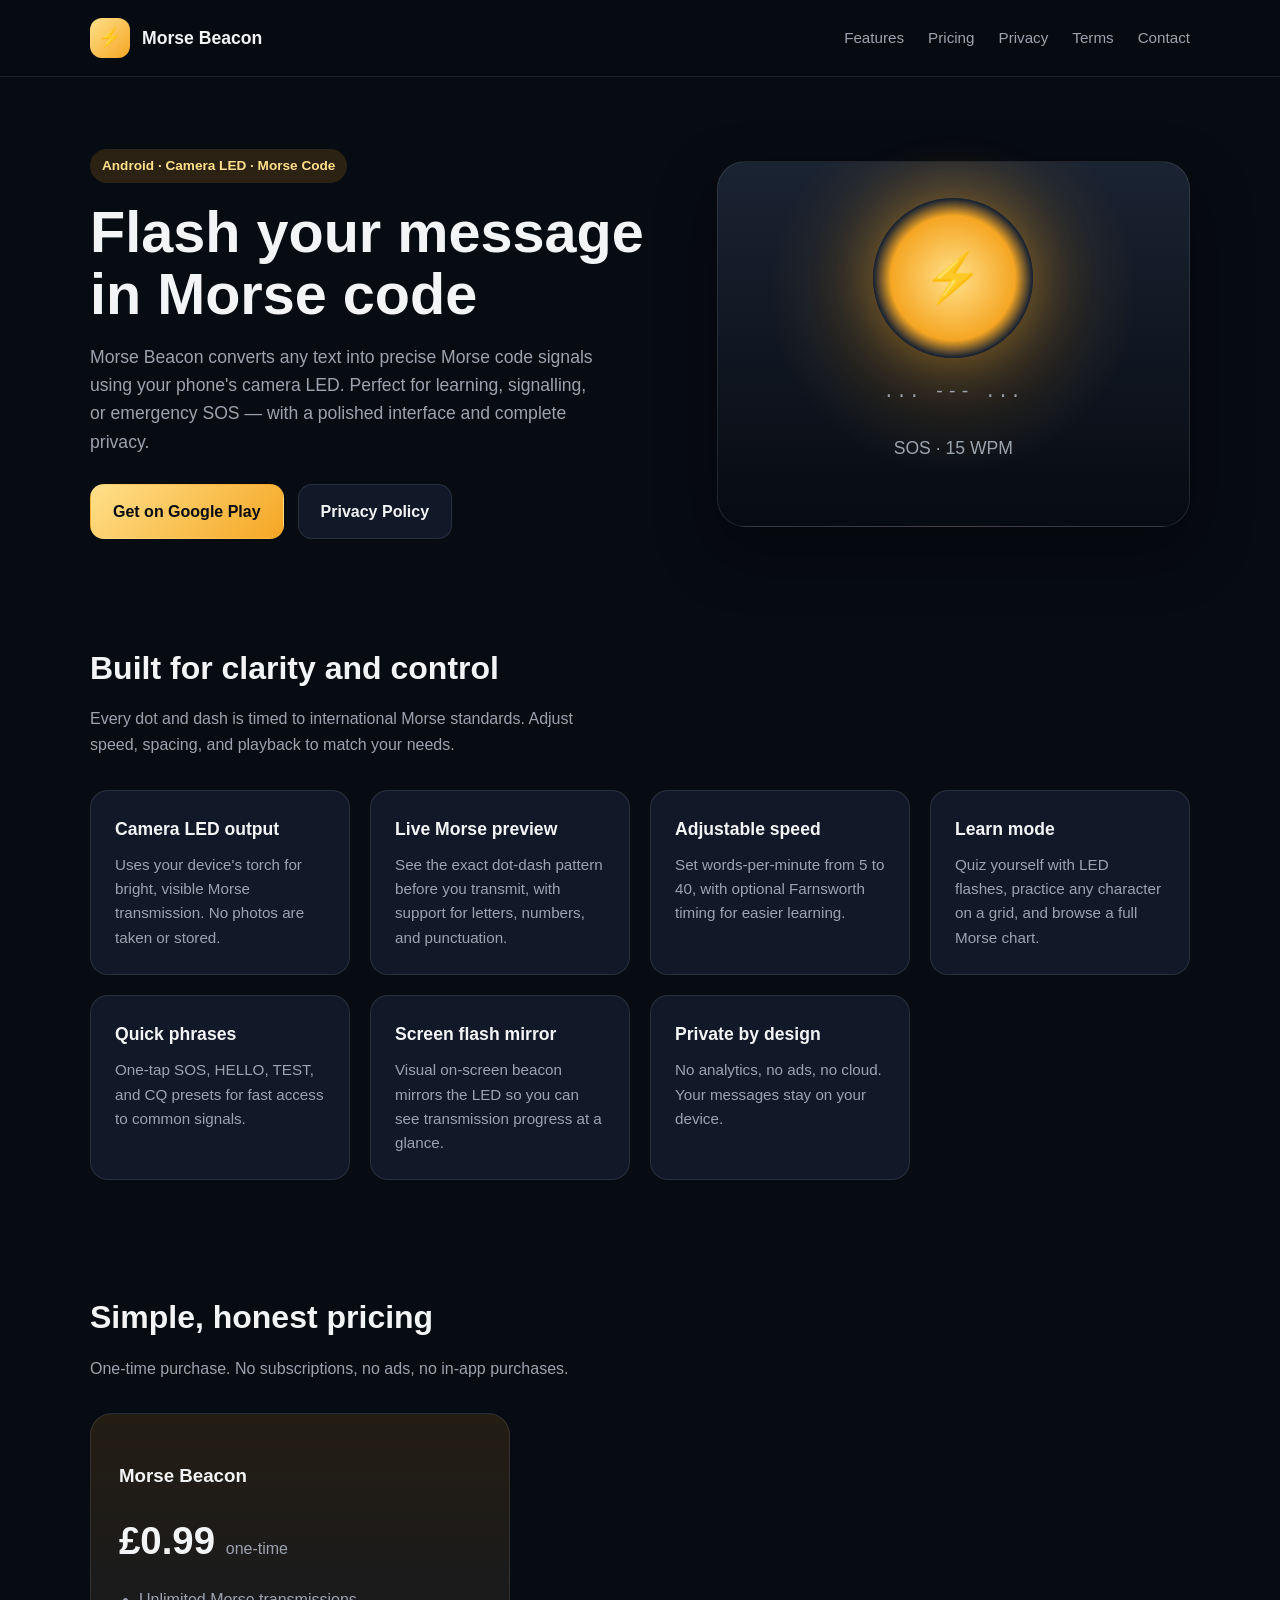
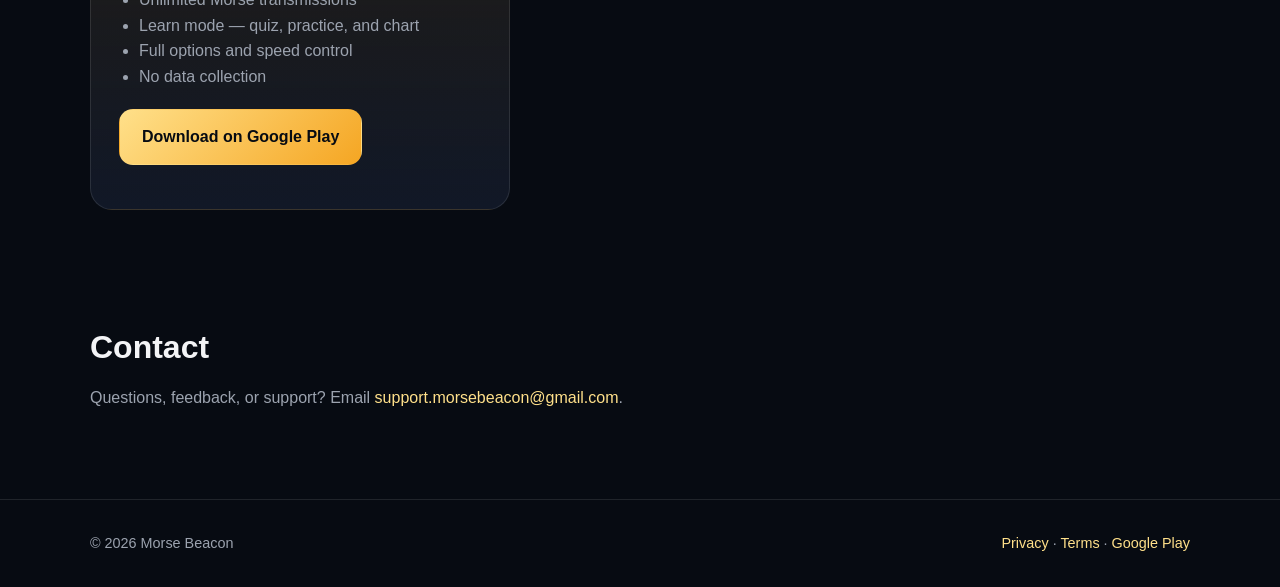
==== index.html @ 4f9b0033 "Morse Beacon website v1.1" ====
<!DOCTYPE html>
<html lang="en-GB">
<head>
  <meta charset="UTF-8">
  <meta name="viewport" content="width=device-width, initial-scale=1.0">
  <title>Morse Beacon — Camera LED Morse Code Flasher</title>
  <meta name="description" content="Morse Beacon turns your text into Morse code flashes using your phone's camera LED. Premium Android app with adjustable speed, no ads, and full privacy.">
  <meta name="keywords" content="morse code, flashlight morse, camera LED, morse flasher, SOS signal, morse transmitter, android morse app">
  <meta name="author" content="Morse Beacon">
  <meta name="robots" content="index, follow">
  <link rel="canonical" href="https://13ond21.github.io/morse-beacon-website/">
  <link rel="sitemap" type="application/xml" title="Sitemap" href="https://13ond21.github.io/morse-beacon-website/sitemap.xml">
  <link rel="stylesheet" href="css/style.css">
  <link rel="icon" href="data:image/svg+xml,%3Csvg xmlns='http://www.w3.org/2000/svg' viewBox='0 0 100 100'%3E%3Crect width='100' height='100' rx='22' fill='%23070b12'/%3E%3Ctext x='50' y='62' text-anchor='middle' font-size='42' fill='%23f5a623'%3E⚡%3C/text%3E%3C/svg%3E">

  <meta property="og:type" content="website">
  <meta property="og:site_name" content="Morse Beacon">
  <meta property="og:title" content="Morse Beacon — Camera LED Morse Code Flasher">
  <meta property="og:description" content="Type a message. Flash it in Morse code with your camera LED. No ads. Private.">
  <meta property="og:url" content="https://13ond21.github.io/morse-beacon-website/">
  <meta property="og:image" content="https://13ond21.github.io/morse-beacon-website/images/og-image.svg">
  <meta property="og:locale" content="en_GB">

  <meta name="twitter:card" content="summary_large_image">
  <meta name="twitter:title" content="Morse Beacon — Camera LED Morse Code Flasher">
  <meta name="twitter:description" content="Turn text into Morse code LED flashes on Android.">
  <meta name="twitter:image" content="https://13ond21.github.io/morse-beacon-website/images/og-image.svg">

  <script type="application/ld+json">
  {
    "@context": "https://schema.org",
    "@graph": [
      {
        "@type": "WebSite",
        "@id": "https://13ond21.github.io/morse-beacon-website/#website",
        "url": "https://13ond21.github.io/morse-beacon-website/",
        "name": "Morse Beacon",
        "description": "Camera LED Morse code flasher Android app.",
        "inLanguage": "en-GB"
      },
      {
        "@type": "SoftwareApplication",
        "@id": "https://13ond21.github.io/morse-beacon-website/#app",
        "name": "Morse Beacon",
        "operatingSystem": "Android",
        "applicationCategory": "UtilitiesApplication",
        "description": "Convert text to Morse code and transmit via camera LED flash.",
        "offers": {
          "@type": "Offer",
          "price": "0.99",
          "priceCurrency": "GBP",
          "url": "https://play.google.com/store/apps/details?id=com.luckytools.morse_beacon"
        },
        "downloadUrl": "https://play.google.com/store/apps/details?id=com.luckytools.morse_beacon",
        "installUrl": "https://play.google.com/store/apps/details?id=com.luckytools.morse_beacon",
        "author": {
          "@type": "Organization",
          "name": "Morse Beacon",
          "email": "support.morsebeacon@gmail.com"
        }
      }
    ]
  }
  </script>
</head>
<body>
  <header class="site-header">
    <div class="container nav">
      <a class="brand" href="index.html">
        <span class="brand-icon" aria-hidden="true">⚡</span>
        <span>Morse Beacon</span>
      </a>
      <nav class="nav-links" aria-label="Main navigation">
        <a href="#features">Features</a>
        <a href="#pricing">Pricing</a>
        <a href="privacy.html">Privacy</a>
        <a href="terms.html">Terms</a>
        <a href="#contact">Contact</a>
      </nav>
    </div>
  </header>

  <main>
    <section class="hero">
      <div class="container hero-grid">
        <div>
          <span class="eyebrow">Android · Camera LED · Morse Code</span>
          <h1>Flash your message in Morse code</h1>
          <p>
            Morse Beacon converts any text into precise Morse code signals using your
            phone's camera LED. Perfect for learning, signalling, or emergency SOS —
            with a polished interface and complete privacy.
          </p>
          <div class="hero-actions">
            <a class="btn btn-primary" href="https://play.google.com/store/apps/details?id=com.luckytools.morse_beacon">Get on Google Play</a>
            <a class="btn btn-secondary" href="privacy.html">Privacy Policy</a>
          </div>
        </div>
        <div class="phone-mock" aria-hidden="true">
          <div class="beacon-ring">⚡</div>
          <p class="mock-text">... --- ...</p>
          <p style="color: var(--muted); margin-top: 8px;">SOS · 15 WPM</p>
        </div>
      </div>
    </section>

    <section id="features">
      <div class="container">
        <h2 class="section-title">Built for clarity and control</h2>
        <p class="section-lead">
          Every dot and dash is timed to international Morse standards. Adjust speed,
          spacing, and playback to match your needs.
        </p>
        <div class="features-grid">
          <article class="feature-card">
            <h3>Camera LED output</h3>
            <p>Uses your device's torch for bright, visible Morse transmission. No photos are taken or stored.</p>
          </article>
          <article class="feature-card">
            <h3>Live Morse preview</h3>
            <p>See the exact dot-dash pattern before you transmit, with support for letters, numbers, and punctuation.</p>
          </article>
          <article class="feature-card">
            <h3>Adjustable speed</h3>
            <p>Set words-per-minute from 5 to 40, with optional Farnsworth timing for easier learning.</p>
          </article>
          <article class="feature-card">
            <h3>Learn mode</h3>
            <p>Quiz yourself with LED flashes, practice any character on a grid, and browse a full Morse chart.</p>
          </article>
          <article class="feature-card">
            <h3>Quick phrases</h3>
            <p>One-tap SOS, HELLO, TEST, and CQ presets for fast access to common signals.</p>
          </article>
          <article class="feature-card">
            <h3>Screen flash mirror</h3>
            <p>Visual on-screen beacon mirrors the LED so you can see transmission progress at a glance.</p>
          </article>
          <article class="feature-card">
            <h3>Private by design</h3>
            <p>No analytics, no ads, no cloud. Your messages stay on your device.</p>
          </article>
        </div>
      </div>
    </section>

    <section id="pricing">
      <div class="container">
        <h2 class="section-title">Simple, honest pricing</h2>
        <p class="section-lead">One-time purchase. No subscriptions, no ads, no in-app purchases.</p>
        <div class="pricing-card">
          <h3>Morse Beacon</h3>
          <p class="price">£0.99 <span>one-time</span></p>
          <ul style="color: var(--muted); padding-left: 20px;">
            <li>Unlimited Morse transmissions</li>
            <li>Learn mode — quiz, practice, and chart</li>
            <li>Full options and speed control</li>
            <li>No data collection</li>
          </ul>
          <p style="margin-top: 20px;">
            <a class="btn btn-primary" href="https://play.google.com/store/apps/details?id=com.luckytools.morse_beacon">Download on Google Play</a>
          </p>
        </div>
      </div>
    </section>

    <section id="contact">
      <div class="container">
        <h2 class="section-title">Contact</h2>
        <p class="section-lead">
          Questions, feedback, or support? Email
          <a href="mailto:support.morsebeacon@gmail.com">support.morsebeacon@gmail.com</a>.
        </p>
      </div>
    </section>
  </main>

  <footer class="site-footer">
    <div class="container footer-grid">
      <span>© 2026 Morse Beacon</span>
      <span>
        <a href="privacy.html">Privacy</a> ·
        <a href="terms.html">Terms</a> ·
        <a href="https://play.google.com/store/apps/details?id=com.luckytools.morse_beacon">Google Play</a>
      </span>
    </div>
  </footer>
</body>
</html>
---- css/style.css ----
:root {
  --bg: #070b12;
  --surface: #111827;
  --accent: #f5a623;
  --accent-soft: #ffe08a;
  --text: #f3f4f6;
  --muted: #9ca3af;
  --border: rgba(255, 255, 255, 0.1);
  --shadow: 0 24px 60px rgba(0, 0, 0, 0.35);
}

* { box-sizing: border-box; }

html { scroll-behavior: smooth; }

body {
  margin: 0;
  font-family: Inter, Segoe UI, Roboto, Helvetica, Arial, sans-serif;
  background: var(--bg);
  color: var(--text);
  line-height: 1.6;
}

a { color: var(--accent-soft); text-decoration: none; }
a:hover { text-decoration: underline; }

.container {
  width: min(1100px, calc(100% - 40px));
  margin: 0 auto;
}

.site-header {
  position: sticky;
  top: 0;
  z-index: 10;
  backdrop-filter: blur(12px);
  background: rgba(7, 11, 18, 0.92);
  border-bottom: 1px solid var(--border);
}

.nav {
  display: flex;
  align-items: center;
  justify-content: space-between;
  padding: 18px 0;
}

.brand {
  display: flex;
  align-items: center;
  gap: 12px;
  font-weight: 700;
  font-size: 1.1rem;
  color: var(--text);
}

.brand:hover { text-decoration: none; }

.brand-icon {
  width: 40px;
  height: 40px;
  border-radius: 12px;
  display: grid;
  place-items: center;
  background: linear-gradient(135deg, var(--accent-soft), var(--accent));
  color: #070b12;
  font-size: 1.2rem;
}

.nav-links {
  display: flex;
  gap: 24px;
  align-items: center;
}

.nav-links a {
  color: var(--muted);
  font-size: 0.95rem;
}

.nav-links a:hover,
.nav-links a.active {
  color: var(--accent-soft);
  text-decoration: none;
}

.hero { padding: 72px 0 48px; }

.hero-grid {
  display: grid;
  grid-template-columns: 1.1fr 0.9fr;
  gap: 48px;
  align-items: center;
}

.eyebrow {
  display: inline-block;
  padding: 6px 12px;
  border-radius: 999px;
  background: rgba(245, 166, 35, 0.15);
  color: var(--accent-soft);
  font-size: 0.85rem;
  font-weight: 600;
  margin-bottom: 18px;
}

h1 {
  font-size: clamp(2.4rem, 5vw, 3.6rem);
  line-height: 1.08;
  margin: 0 0 18px;
}

.hero p {
  color: var(--muted);
  font-size: 1.1rem;
  max-width: 52ch;
  margin: 0 0 28px;
}

.hero-actions {
  display: flex;
  flex-wrap: wrap;
  gap: 14px;
}

.btn {
  display: inline-flex;
  align-items: center;
  gap: 8px;
  padding: 14px 22px;
  border-radius: 14px;
  font-weight: 600;
  border: 1px solid transparent;
}

.btn-primary {
  background: linear-gradient(135deg, var(--accent-soft), var(--accent));
  color: #070b12;
}

.btn-secondary {
  background: var(--surface);
  border-color: var(--border);
  color: var(--text);
}

.phone-mock {
  background: radial-gradient(circle at 50% 35%, rgba(245, 166, 35, 0.25), transparent 55%),
    linear-gradient(180deg, #1a2332, #070b12);
  border: 1px solid var(--border);
  border-radius: 28px;
  padding: 36px;
  box-shadow: var(--shadow);
  text-align: center;
}

.beacon-ring {
  width: 160px;
  height: 160px;
  margin: 0 auto 20px;
  border-radius: 50%;
  background: radial-gradient(circle, #ffe08a, #f5a623 55%, #1a2332 70%);
  box-shadow: 0 0 60px rgba(245, 166, 35, 0.45);
  display: grid;
  place-items: center;
  font-size: 3rem;
}

.mock-text {
  font-family: ui-monospace, SFMono-Regular, Menlo, Consolas, monospace;
  color: var(--accent-soft);
  letter-spacing: 0.12em;
  font-size: 0.95rem;
}

section { padding: 56px 0; }

.section-title {
  font-size: 2rem;
  margin: 0 0 12px;
}

.section-lead {
  color: var(--muted);
  max-width: 60ch;
  margin: 0 0 32px;
}

.features-grid {
  display: grid;
  grid-template-columns: repeat(auto-fit, minmax(240px, 1fr));
  gap: 20px;
}

.feature-card {
  background: var(--surface);
  border: 1px solid var(--border);
  border-radius: 18px;
  padding: 24px;
}

.feature-card h3 {
  margin: 0 0 10px;
  font-size: 1.1rem;
}

.feature-card p {
  margin: 0;
  color: var(--muted);
  font-size: 0.95rem;
}

.pricing-card {
  max-width: 420px;
  background: linear-gradient(180deg, rgba(245, 166, 35, 0.12), var(--surface));
  border: 1px solid var(--border);
  border-radius: 22px;
  padding: 28px;
}

.price {
  font-size: 2.4rem;
  font-weight: 800;
  margin: 8px 0 16px;
}

.price span {
  font-size: 1rem;
  font-weight: 500;
  color: var(--muted);
}

.site-footer {
  border-top: 1px solid var(--border);
  padding: 32px 0;
  color: var(--muted);
  font-size: 0.9rem;
}

.footer-grid {
  display: flex;
  flex-wrap: wrap;
  gap: 16px;
  justify-content: space-between;
  align-items: center;
}

.legal-page {
  padding: 48px 0 72px;
}

.legal-page h1 { margin-top: 0; }

.legal-page h2 {
  margin-top: 32px;
  font-size: 1.25rem;
}

.legal-meta {
  color: var(--muted);
  margin-bottom: 28px;
}

@media (max-width: 860px) {
  .hero-grid { grid-template-columns: 1fr; }
  .nav-links { display: none; }
}
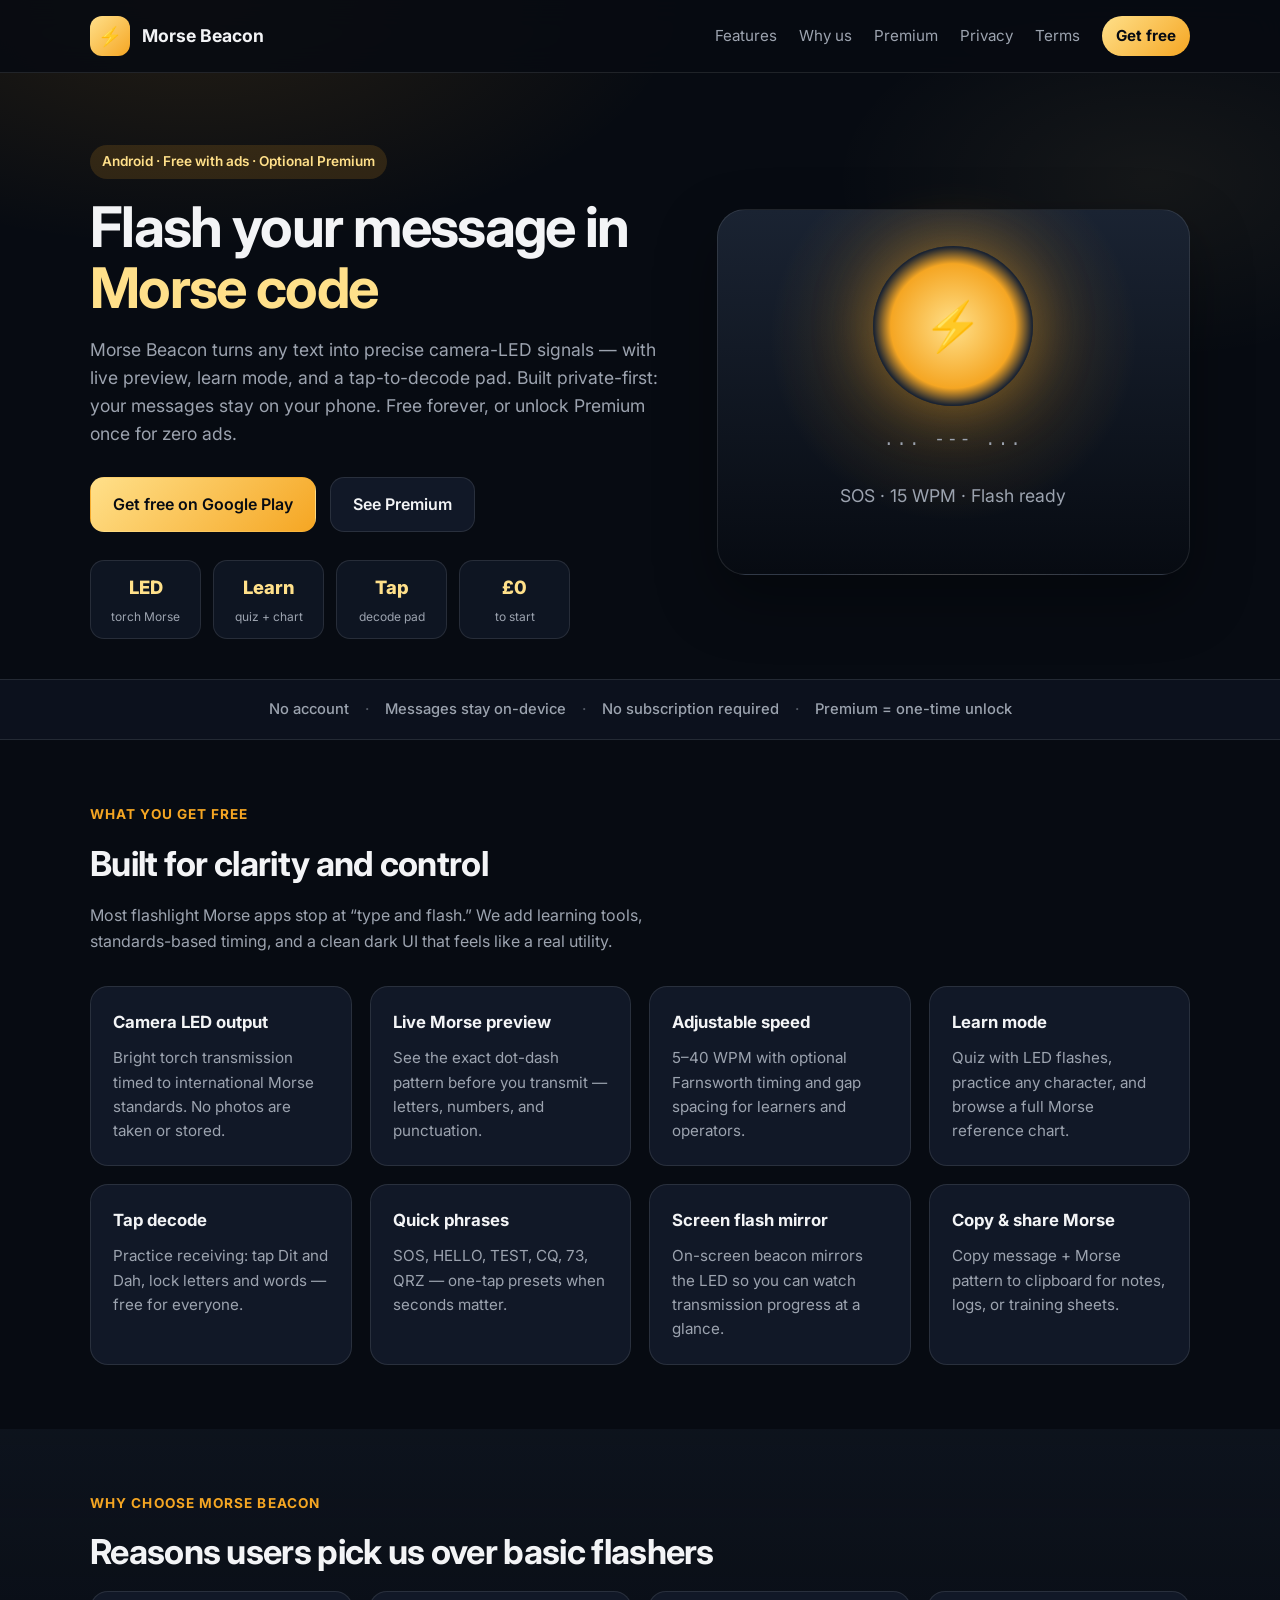
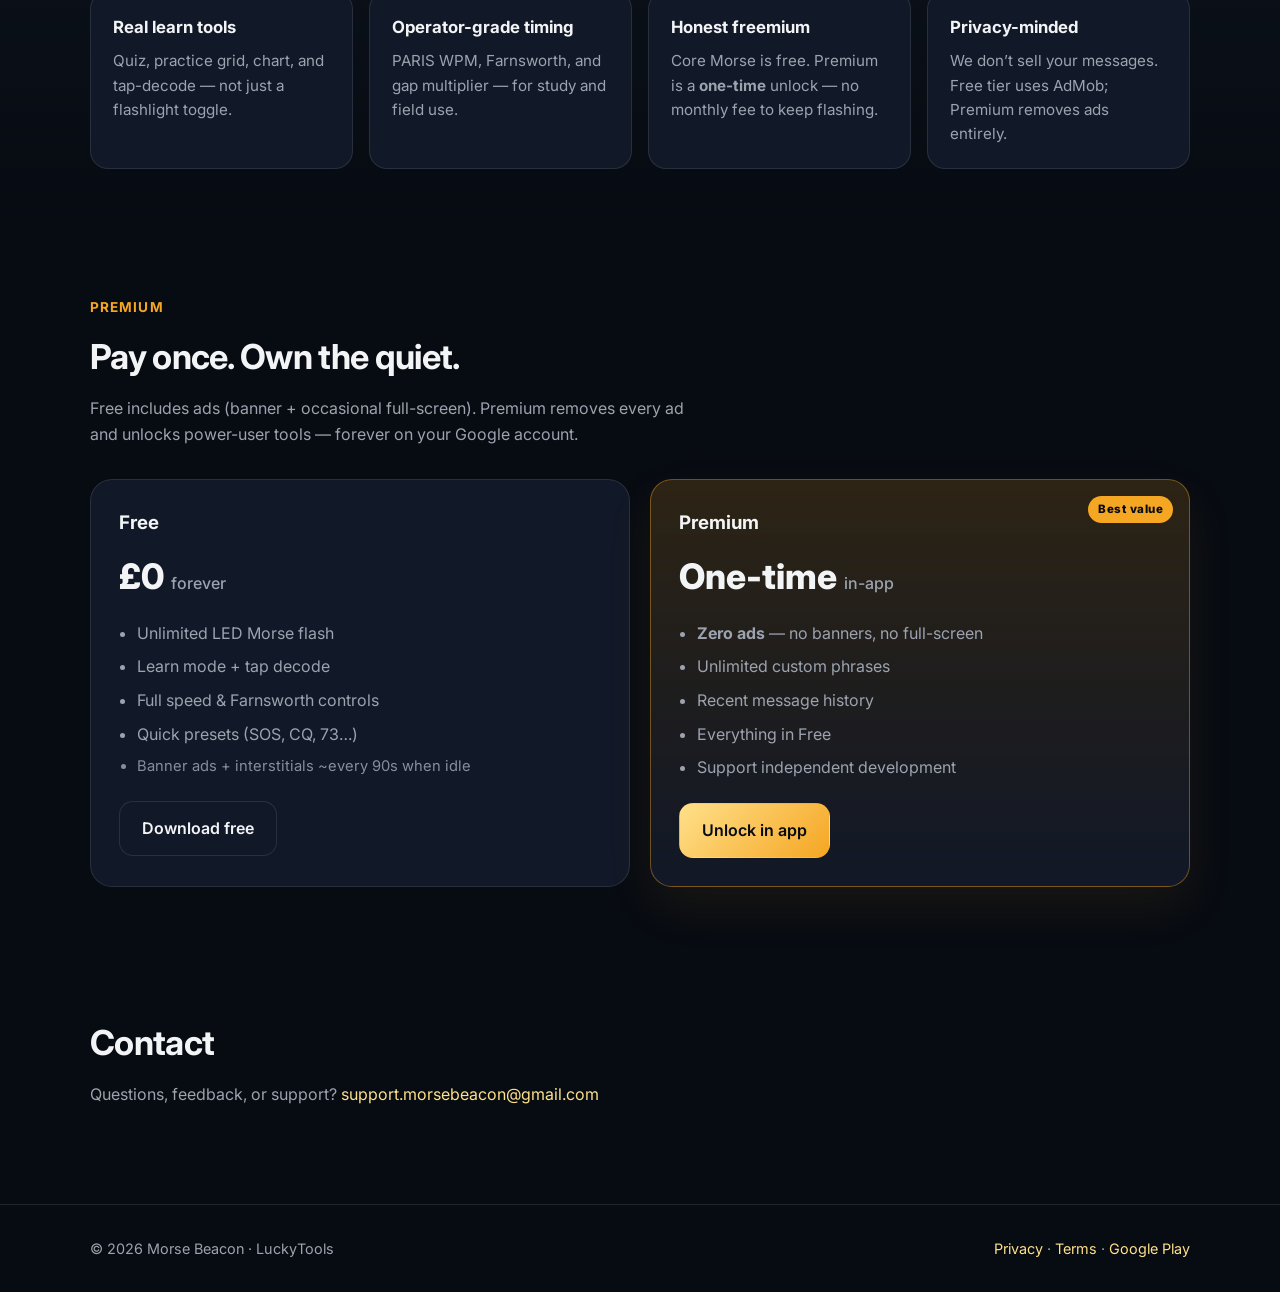
==== commit 9c7e1024: "Freemium site: Premium pricing, ads privacy, terms, app-ads.txt" ====
--- a/index.html
+++ b/index.html
@@ -3,11 +3,12 @@
 <head>
   <meta charset="UTF-8">
   <meta name="viewport" content="width=device-width, initial-scale=1.0">
-  <title>Morse Beacon — Camera LED Morse Code Flasher</title>
-  <meta name="description" content="Morse Beacon turns your text into Morse code flashes using your phone's camera LED. Premium Android app with adjustable speed, no ads, and full privacy.">
-  <meta name="keywords" content="morse code, flashlight morse, camera LED, morse flasher, SOS signal, morse transmitter, android morse app">
-  <meta name="author" content="Morse Beacon">
+  <title>Morse Beacon — Camera LED Morse Code Flasher for Android</title>
+  <meta name="description" content="Flash Morse code with your camera LED. Learn mode, tap decode, adjustable WPM. Free with ads — or Premium one-time for ad-free Morse forever.">
+  <meta name="keywords" content="morse code, flashlight morse, camera LED, morse flasher, SOS signal, morse transmitter, android morse app, learn morse">
+  <meta name="author" content="LuckyTools">
   <meta name="robots" content="index, follow">
+  <meta name="theme-color" content="#070b12">
   <link rel="canonical" href="https://13ond21.github.io/morse-beacon-website/">
   <link rel="sitemap" type="application/xml" title="Sitemap" href="https://13ond21.github.io/morse-beacon-website/sitemap.xml">
   <link rel="stylesheet" href="css/style.css">
@@ -15,15 +16,15 @@
 
   <meta property="og:type" content="website">
   <meta property="og:site_name" content="Morse Beacon">
-  <meta property="og:title" content="Morse Beacon — Camera LED Morse Code Flasher">
-  <meta property="og:description" content="Type a message. Flash it in Morse code with your camera LED. No ads. Private.">
+  <meta property="og:title" content="Morse Beacon — Flash Morse with your camera LED">
+  <meta property="og:description" content="Type a message. Flash it in Morse. Learn mode, tap decode, Premium ad-free. Free on Google Play.">
   <meta property="og:url" content="https://13ond21.github.io/morse-beacon-website/">
   <meta property="og:image" content="https://13ond21.github.io/morse-beacon-website/images/og-image.svg">
   <meta property="og:locale" content="en_GB">
 
   <meta name="twitter:card" content="summary_large_image">
-  <meta name="twitter:title" content="Morse Beacon — Camera LED Morse Code Flasher">
-  <meta name="twitter:description" content="Turn text into Morse code LED flashes on Android.">
+  <meta name="twitter:title" content="Morse Beacon — Camera LED Morse Code">
+  <meta name="twitter:description" content="Turn text into Morse LED flashes on Android. Free + optional Premium.">
   <meta name="twitter:image" content="https://13ond21.github.io/morse-beacon-website/images/og-image.svg">
 
   <script type="application/ld+json">
@@ -44,18 +45,17 @@
         "name": "Morse Beacon",
         "operatingSystem": "Android",
         "applicationCategory": "UtilitiesApplication",
-        "description": "Convert text to Morse code and transmit via camera LED flash.",
+        "description": "Convert text to Morse code and transmit via camera LED flash. Learn mode, tap decode, freemium Premium unlock.",
         "offers": {
           "@type": "Offer",
-          "price": "0.99",
+          "price": "0",
           "priceCurrency": "GBP",
           "url": "https://play.google.com/store/apps/details?id=com.luckytools.morse_beacon"
         },
         "downloadUrl": "https://play.google.com/store/apps/details?id=com.luckytools.morse_beacon",
-        "installUrl": "https://play.google.com/store/apps/details?id=com.luckytools.morse_beacon",
         "author": {
           "@type": "Organization",
-          "name": "Morse Beacon",
+          "name": "LuckyTools",
           "email": "support.morsebeacon@gmail.com"
         }
       }
@@ -64,6 +64,8 @@
   </script>
 </head>
 <body>
+  <div class="page-glow" aria-hidden="true"></div>
+
   <header class="site-header">
     <div class="container nav">
       <a class="brand" href="index.html">
@@ -72,10 +74,11 @@
       </a>
       <nav class="nav-links" aria-label="Main navigation">
         <a href="#features">Features</a>
-        <a href="#pricing">Pricing</a>
+        <a href="#why">Why us</a>
+        <a href="#premium">Premium</a>
         <a href="privacy.html">Privacy</a>
         <a href="terms.html">Terms</a>
-        <a href="#contact">Contact</a>
+        <a class="nav-cta" href="https://play.google.com/store/apps/details?id=com.luckytools.morse_beacon">Get free</a>
       </nav>
     </div>
   </header>
@@ -84,82 +87,154 @@
     <section class="hero">
       <div class="container hero-grid">
         <div>
-          <span class="eyebrow">Android · Camera LED · Morse Code</span>
-          <h1>Flash your message in Morse code</h1>
-          <p>
-            Morse Beacon converts any text into precise Morse code signals using your
-            phone's camera LED. Perfect for learning, signalling, or emergency SOS —
-            with a polished interface and complete privacy.
+          <span class="eyebrow">Android · Free with ads · Optional Premium</span>
+          <h1>Flash your message in <em>Morse code</em></h1>
+          <p class="hero-lead">
+            Morse Beacon turns any text into precise camera-LED signals — with live preview,
+            learn mode, and a tap-to-decode pad. Built private-first: your messages stay on
+            your phone. Free forever, or unlock Premium once for zero ads.
           </p>
           <div class="hero-actions">
-            <a class="btn btn-primary" href="https://play.google.com/store/apps/details?id=com.luckytools.morse_beacon">Get on Google Play</a>
-            <a class="btn btn-secondary" href="privacy.html">Privacy Policy</a>
+            <a class="btn btn-primary" href="https://play.google.com/store/apps/details?id=com.luckytools.morse_beacon">
+              Get free on Google Play
+            </a>
+            <a class="btn btn-secondary" href="#premium">See Premium</a>
           </div>
+          <dl class="stats">
+            <div><dt>LED</dt><dd>torch Morse</dd></div>
+            <div><dt>Learn</dt><dd>quiz + chart</dd></div>
+            <div><dt>Tap</dt><dd>decode pad</dd></div>
+            <div><dt>£0</dt><dd>to start</dd></div>
+          </dl>
         </div>
         <div class="phone-mock" aria-hidden="true">
           <div class="beacon-ring">⚡</div>
           <p class="mock-text">... --- ...</p>
-          <p style="color: var(--muted); margin-top: 8px;">SOS · 15 WPM</p>
-        </div>
+          <p class="mock-sub">SOS · 15 WPM · Flash ready</p>
+        </div>
+      </div>
+    </section>
+
+    <section class="proof-bar">
+      <div class="container proof-inner">
+        <span>No account</span>
+        <span class="dot">·</span>
+        <span>Messages stay on-device</span>
+        <span class="dot">·</span>
+        <span>No subscription required</span>
+        <span class="dot">·</span>
+        <span>Premium = one-time unlock</span>
       </div>
     </section>
 
     <section id="features">
       <div class="container">
+        <p class="kicker">What you get free</p>
         <h2 class="section-title">Built for clarity and control</h2>
         <p class="section-lead">
-          Every dot and dash is timed to international Morse standards. Adjust speed,
-          spacing, and playback to match your needs.
+          Most flashlight Morse apps stop at “type and flash.” We add learning tools,
+          standards-based timing, and a clean dark UI that feels like a real utility.
         </p>
         <div class="features-grid">
           <article class="feature-card">
             <h3>Camera LED output</h3>
-            <p>Uses your device's torch for bright, visible Morse transmission. No photos are taken or stored.</p>
+            <p>Bright torch transmission timed to international Morse standards. No photos are taken or stored.</p>
           </article>
           <article class="feature-card">
             <h3>Live Morse preview</h3>
-            <p>See the exact dot-dash pattern before you transmit, with support for letters, numbers, and punctuation.</p>
+            <p>See the exact dot-dash pattern before you transmit — letters, numbers, and punctuation.</p>
           </article>
           <article class="feature-card">
             <h3>Adjustable speed</h3>
-            <p>Set words-per-minute from 5 to 40, with optional Farnsworth timing for easier learning.</p>
+            <p>5–40 WPM with optional Farnsworth timing and gap spacing for learners and operators.</p>
           </article>
           <article class="feature-card">
             <h3>Learn mode</h3>
-            <p>Quiz yourself with LED flashes, practice any character on a grid, and browse a full Morse chart.</p>
+            <p>Quiz with LED flashes, practice any character, and browse a full Morse reference chart.</p>
+          </article>
+          <article class="feature-card">
+            <h3>Tap decode</h3>
+            <p>Practice receiving: tap Dit and Dah, lock letters and words — free for everyone.</p>
           </article>
           <article class="feature-card">
             <h3>Quick phrases</h3>
-            <p>One-tap SOS, HELLO, TEST, and CQ presets for fast access to common signals.</p>
+            <p>SOS, HELLO, TEST, CQ, 73, QRZ — one-tap presets when seconds matter.</p>
           </article>
           <article class="feature-card">
             <h3>Screen flash mirror</h3>
-            <p>Visual on-screen beacon mirrors the LED so you can see transmission progress at a glance.</p>
-          </article>
-          <article class="feature-card">
-            <h3>Private by design</h3>
-            <p>No analytics, no ads, no cloud. Your messages stay on your device.</p>
-          </article>
-        </div>
-      </div>
-    </section>
-
-    <section id="pricing">
-      <div class="container">
-        <h2 class="section-title">Simple, honest pricing</h2>
-        <p class="section-lead">One-time purchase. No subscriptions, no ads, no in-app purchases.</p>
-        <div class="pricing-card">
-          <h3>Morse Beacon</h3>
-          <p class="price">£0.99 <span>one-time</span></p>
-          <ul style="color: var(--muted); padding-left: 20px;">
-            <li>Unlimited Morse transmissions</li>
-            <li>Learn mode — quiz, practice, and chart</li>
-            <li>Full options and speed control</li>
-            <li>No data collection</li>
-          </ul>
-          <p style="margin-top: 20px;">
-            <a class="btn btn-primary" href="https://play.google.com/store/apps/details?id=com.luckytools.morse_beacon">Download on Google Play</a>
-          </p>
+            <p>On-screen beacon mirrors the LED so you can watch transmission progress at a glance.</p>
+          </article>
+          <article class="feature-card">
+            <h3>Copy &amp; share Morse</h3>
+            <p>Copy message + Morse pattern to clipboard for notes, logs, or training sheets.</p>
+          </article>
+        </div>
+      </div>
+    </section>
+
+    <section id="why" class="why-section">
+      <div class="container">
+        <p class="kicker">Why choose Morse Beacon</p>
+        <h2 class="section-title">Reasons users pick us over basic flashers</h2>
+        <div class="compare-grid">
+          <article class="compare-card">
+            <h3>Real learn tools</h3>
+            <p>Quiz, practice grid, chart, and tap-decode — not just a flashlight toggle.</p>
+          </article>
+          <article class="compare-card">
+            <h3>Operator-grade timing</h3>
+            <p>PARIS WPM, Farnsworth, and gap multiplier — for study and field use.</p>
+          </article>
+          <article class="compare-card">
+            <h3>Honest freemium</h3>
+            <p>Core Morse is free. Premium is a <strong>one-time</strong> unlock — no monthly fee to keep flashing.</p>
+          </article>
+          <article class="compare-card">
+            <h3>Privacy-minded</h3>
+            <p>We don’t sell your messages. Free tier uses AdMob; Premium removes ads entirely.</p>
+          </article>
+        </div>
+      </div>
+    </section>
+
+    <section id="premium">
+      <div class="container">
+        <p class="kicker">Premium</p>
+        <h2 class="section-title">Pay once. Own the quiet.</h2>
+        <p class="section-lead">
+          Free includes ads (banner + occasional full-screen). Premium removes every ad
+          and unlocks power-user tools — forever on your Google account.
+        </p>
+        <div class="pricing-grid">
+          <div class="pricing-card">
+            <h3>Free</h3>
+            <p class="price">£0 <span>forever</span></p>
+            <ul>
+              <li>Unlimited LED Morse flash</li>
+              <li>Learn mode + tap decode</li>
+              <li>Full speed &amp; Farnsworth controls</li>
+              <li>Quick presets (SOS, CQ, 73…)</li>
+              <li class="muted">Banner ads + interstitials ~every 90s when idle</li>
+            </ul>
+            <p class="pricing-cta">
+              <a class="btn btn-secondary" href="https://play.google.com/store/apps/details?id=com.luckytools.morse_beacon">Download free</a>
+            </p>
+          </div>
+          <div class="pricing-card pricing-card-featured">
+            <span class="badge">Best value</span>
+            <h3>Premium</h3>
+            <p class="price">One-time <span>in-app</span></p>
+            <ul>
+              <li><strong>Zero ads</strong> — no banners, no full-screen</li>
+              <li>Unlimited custom phrases</li>
+              <li>Recent message history</li>
+              <li>Everything in Free</li>
+              <li>Support independent development</li>
+            </ul>
+            <p class="pricing-cta">
+              <a class="btn btn-primary" href="https://play.google.com/store/apps/details?id=com.luckytools.morse_beacon">Unlock in app</a>
+            </p>
+          </div>
         </div>
       </div>
     </section>
@@ -168,8 +243,8 @@
       <div class="container">
         <h2 class="section-title">Contact</h2>
         <p class="section-lead">
-          Questions, feedback, or support? Email
-          <a href="mailto:support.morsebeacon@gmail.com">support.morsebeacon@gmail.com</a>.
+          Questions, feedback, or support?
+          <a href="mailto:support.morsebeacon@gmail.com">support.morsebeacon@gmail.com</a>
         </p>
       </div>
     </section>
@@ -177,7 +252,7 @@
 
   <footer class="site-footer">
     <div class="container footer-grid">
-      <span>© 2026 Morse Beacon</span>
+      <span>© 2026 Morse Beacon · LuckyTools</span>
       <span>
         <a href="privacy.html">Privacy</a> ·
         <a href="terms.html">Terms</a> ·
@@ -186,4 +261,4 @@
     </div>
   </footer>
 </body>
-</html>+</html>
--- a/css/style.css
+++ b/css/style.css
@@ -1,12 +1,16 @@
+@import url("https://fonts.googleapis.com/css2?family=Inter:wght@400;500;600;700;800&display=swap");
+
 :root {
   --bg: #070b12;
   --surface: #111827;
+  --surface-high: #1a2332;
   --accent: #f5a623;
   --accent-soft: #ffe08a;
   --text: #f3f4f6;
   --muted: #9ca3af;
   --border: rgba(255, 255, 255, 0.1);
   --shadow: 0 24px 60px rgba(0, 0, 0, 0.35);
+  --success: #34d399;
 }
 
 * { box-sizing: border-box; }
@@ -21,6 +25,17 @@
   line-height: 1.6;
 }
 
+.page-glow {
+  position: fixed;
+  inset: 0;
+  z-index: -1;
+  pointer-events: none;
+  background:
+    radial-gradient(ellipse 70% 50% at 15% 0%, rgba(245, 166, 35, 0.12) 0%, transparent 55%),
+    radial-gradient(ellipse 50% 40% at 90% 20%, rgba(255, 224, 138, 0.06) 0%, transparent 50%),
+    var(--bg);
+}
+
 a { color: var(--accent-soft); text-decoration: none; }
 a:hover { text-decoration: underline; }
 
@@ -33,8 +48,8 @@
   position: sticky;
   top: 0;
   z-index: 10;
-  backdrop-filter: blur(12px);
-  background: rgba(7, 11, 18, 0.92);
+  backdrop-filter: blur(14px);
+  background: rgba(7, 11, 18, 0.88);
   border-bottom: 1px solid var(--border);
 }
 
@@ -42,7 +57,7 @@
   display: flex;
   align-items: center;
   justify-content: space-between;
-  padding: 18px 0;
+  padding: 16px 0;
 }
 
 .brand {
@@ -69,7 +84,7 @@
 
 .nav-links {
   display: flex;
-  gap: 24px;
+  gap: 22px;
   align-items: center;
 }
 
@@ -84,7 +99,17 @@
   text-decoration: none;
 }
 
-.hero { padding: 72px 0 48px; }
+.nav-cta {
+  padding: 8px 14px !important;
+  border-radius: 999px;
+  background: linear-gradient(135deg, var(--accent-soft), var(--accent));
+  color: #070b12 !important;
+  font-weight: 700 !important;
+}
+
+.nav-cta:hover { text-decoration: none; filter: brightness(1.05); }
+
+.hero { padding: 72px 0 40px; }
 
 .hero-grid {
   display: grid;
@@ -105,11 +130,18 @@
 }
 
 h1 {
-  font-size: clamp(2.4rem, 5vw, 3.6rem);
+  font-size: clamp(2.4rem, 5vw, 3.5rem);
   line-height: 1.08;
   margin: 0 0 18px;
-}
-
+  letter-spacing: -0.03em;
+}
+
+h1 em {
+  font-style: normal;
+  color: var(--accent-soft);
+}
+
+.hero-lead,
 .hero p {
   color: var(--muted);
   font-size: 1.1rem;
@@ -121,6 +153,36 @@
   display: flex;
   flex-wrap: wrap;
   gap: 14px;
+  margin-bottom: 28px;
+}
+
+.stats {
+  display: grid;
+  grid-template-columns: repeat(4, minmax(0, 1fr));
+  gap: 12px;
+  margin: 0;
+  max-width: 480px;
+}
+
+.stats div {
+  background: rgba(17, 24, 39, 0.8);
+  border: 1px solid var(--border);
+  border-radius: 14px;
+  padding: 12px 10px;
+  text-align: center;
+}
+
+.stats dt {
+  font-size: 1.15rem;
+  font-weight: 800;
+  color: var(--accent-soft);
+  margin: 0;
+}
+
+.stats dd {
+  margin: 4px 0 0;
+  font-size: 0.75rem;
+  color: var(--muted);
 }
 
 .btn {
@@ -132,6 +194,8 @@
   font-weight: 600;
   border: 1px solid transparent;
 }
+
+.btn:hover { text-decoration: none; }
 
 .btn-primary {
   background: linear-gradient(135deg, var(--accent-soft), var(--accent));
@@ -152,6 +216,10 @@
   padding: 36px;
   box-shadow: var(--shadow);
   text-align: center;
+  min-height: 320px;
+  display: flex;
+  flex-direction: column;
+  justify-content: center;
 }
 
 .beacon-ring {
@@ -164,44 +232,92 @@
   display: grid;
   place-items: center;
   font-size: 3rem;
+  animation: pulse 2.4s ease-in-out infinite;
+}
+
+@keyframes pulse {
+  0%, 100% { transform: scale(1); box-shadow: 0 0 40px rgba(245, 166, 35, 0.35); }
+  50% { transform: scale(1.04); box-shadow: 0 0 70px rgba(245, 166, 35, 0.55); }
 }
 
 .mock-text {
   font-family: ui-monospace, SFMono-Regular, Menlo, Consolas, monospace;
   color: var(--accent-soft);
   letter-spacing: 0.12em;
-  font-size: 0.95rem;
-}
-
-section { padding: 56px 0; }
+  font-size: 1.05rem;
+  margin: 0;
+}
+
+.mock-sub {
+  color: var(--muted);
+  margin-top: 10px;
+  font-size: 0.9rem;
+}
+
+.proof-bar {
+  padding: 18px 0;
+  border-top: 1px solid var(--border);
+  border-bottom: 1px solid var(--border);
+  background: rgba(17, 24, 39, 0.55);
+}
+
+.proof-inner {
+  display: flex;
+  flex-wrap: wrap;
+  gap: 10px 16px;
+  justify-content: center;
+  color: var(--muted);
+  font-size: 0.92rem;
+  font-weight: 500;
+}
+
+.proof-inner .dot { opacity: 0.5; }
+
+section { padding: 64px 0; }
+
+.kicker {
+  color: var(--accent);
+  font-size: 0.85rem;
+  font-weight: 700;
+  letter-spacing: 0.08em;
+  text-transform: uppercase;
+  margin: 0 0 10px;
+}
 
 .section-title {
-  font-size: 2rem;
+  font-size: clamp(1.75rem, 3vw, 2.15rem);
   margin: 0 0 12px;
+  letter-spacing: -0.02em;
 }
 
 .section-lead {
   color: var(--muted);
-  max-width: 60ch;
+  max-width: 62ch;
   margin: 0 0 32px;
 }
 
 .features-grid {
   display: grid;
   grid-template-columns: repeat(auto-fit, minmax(240px, 1fr));
-  gap: 20px;
+  gap: 18px;
 }
 
 .feature-card {
   background: var(--surface);
   border: 1px solid var(--border);
   border-radius: 18px;
-  padding: 24px;
+  padding: 22px;
+  transition: border-color 0.2s, transform 0.2s;
+}
+
+.feature-card:hover {
+  border-color: rgba(245, 166, 35, 0.35);
+  transform: translateY(-2px);
 }
 
 .feature-card h3 {
   margin: 0 0 10px;
-  font-size: 1.1rem;
+  font-size: 1.05rem;
 }
 
 .feature-card p {
@@ -210,18 +326,66 @@
   font-size: 0.95rem;
 }
 
+.why-section {
+  background: linear-gradient(180deg, rgba(26, 35, 50, 0.35), transparent);
+}
+
+.compare-grid {
+  display: grid;
+  grid-template-columns: repeat(auto-fit, minmax(220px, 1fr));
+  gap: 16px;
+}
+
+.compare-card {
+  background: var(--surface);
+  border: 1px solid var(--border);
+  border-radius: 18px;
+  padding: 22px;
+}
+
+.compare-card h3 { margin: 0 0 8px; font-size: 1.05rem; }
+.compare-card p { margin: 0; color: var(--muted); font-size: 0.95rem; }
+
+.pricing-grid {
+  display: grid;
+  grid-template-columns: repeat(auto-fit, minmax(280px, 1fr));
+  gap: 20px;
+  align-items: stretch;
+}
+
 .pricing-card {
-  max-width: 420px;
-  background: linear-gradient(180deg, rgba(245, 166, 35, 0.12), var(--surface));
+  background: var(--surface);
   border: 1px solid var(--border);
   border-radius: 22px;
   padding: 28px;
-}
+  position: relative;
+}
+
+.pricing-card-featured {
+  background: linear-gradient(180deg, rgba(245, 166, 35, 0.16), var(--surface));
+  border-color: rgba(245, 166, 35, 0.4);
+  box-shadow: 0 20px 50px rgba(245, 166, 35, 0.08);
+}
+
+.pricing-card .badge {
+  position: absolute;
+  top: 16px;
+  right: 16px;
+  background: var(--accent);
+  color: #070b12;
+  font-size: 0.72rem;
+  font-weight: 800;
+  letter-spacing: 0.04em;
+  padding: 4px 10px;
+  border-radius: 999px;
+}
+
+.pricing-card h3 { margin: 0; }
 
 .price {
-  font-size: 2.4rem;
+  font-size: 2.2rem;
   font-weight: 800;
-  margin: 8px 0 16px;
+  margin: 10px 0 16px;
 }
 
 .price span {
@@ -230,6 +394,16 @@
   color: var(--muted);
 }
 
+.pricing-card ul {
+  margin: 0 0 22px;
+  padding-left: 18px;
+  color: var(--muted);
+}
+
+.pricing-card li { margin-bottom: 8px; }
+.pricing-card li.muted { opacity: 0.85; font-size: 0.92rem; }
+.pricing-cta { margin: 0; }
+
 .site-footer {
   border-top: 1px solid var(--border);
   padding: 32px 0;
@@ -256,6 +430,13 @@
   font-size: 1.25rem;
 }
 
+.legal-page code {
+  background: var(--surface-high);
+  padding: 2px 6px;
+  border-radius: 6px;
+  font-size: 0.9em;
+}
+
 .legal-meta {
   color: var(--muted);
   margin-bottom: 28px;
@@ -264,4 +445,5 @@
 @media (max-width: 860px) {
   .hero-grid { grid-template-columns: 1fr; }
   .nav-links { display: none; }
-}+  .stats { grid-template-columns: repeat(2, 1fr); }
+}
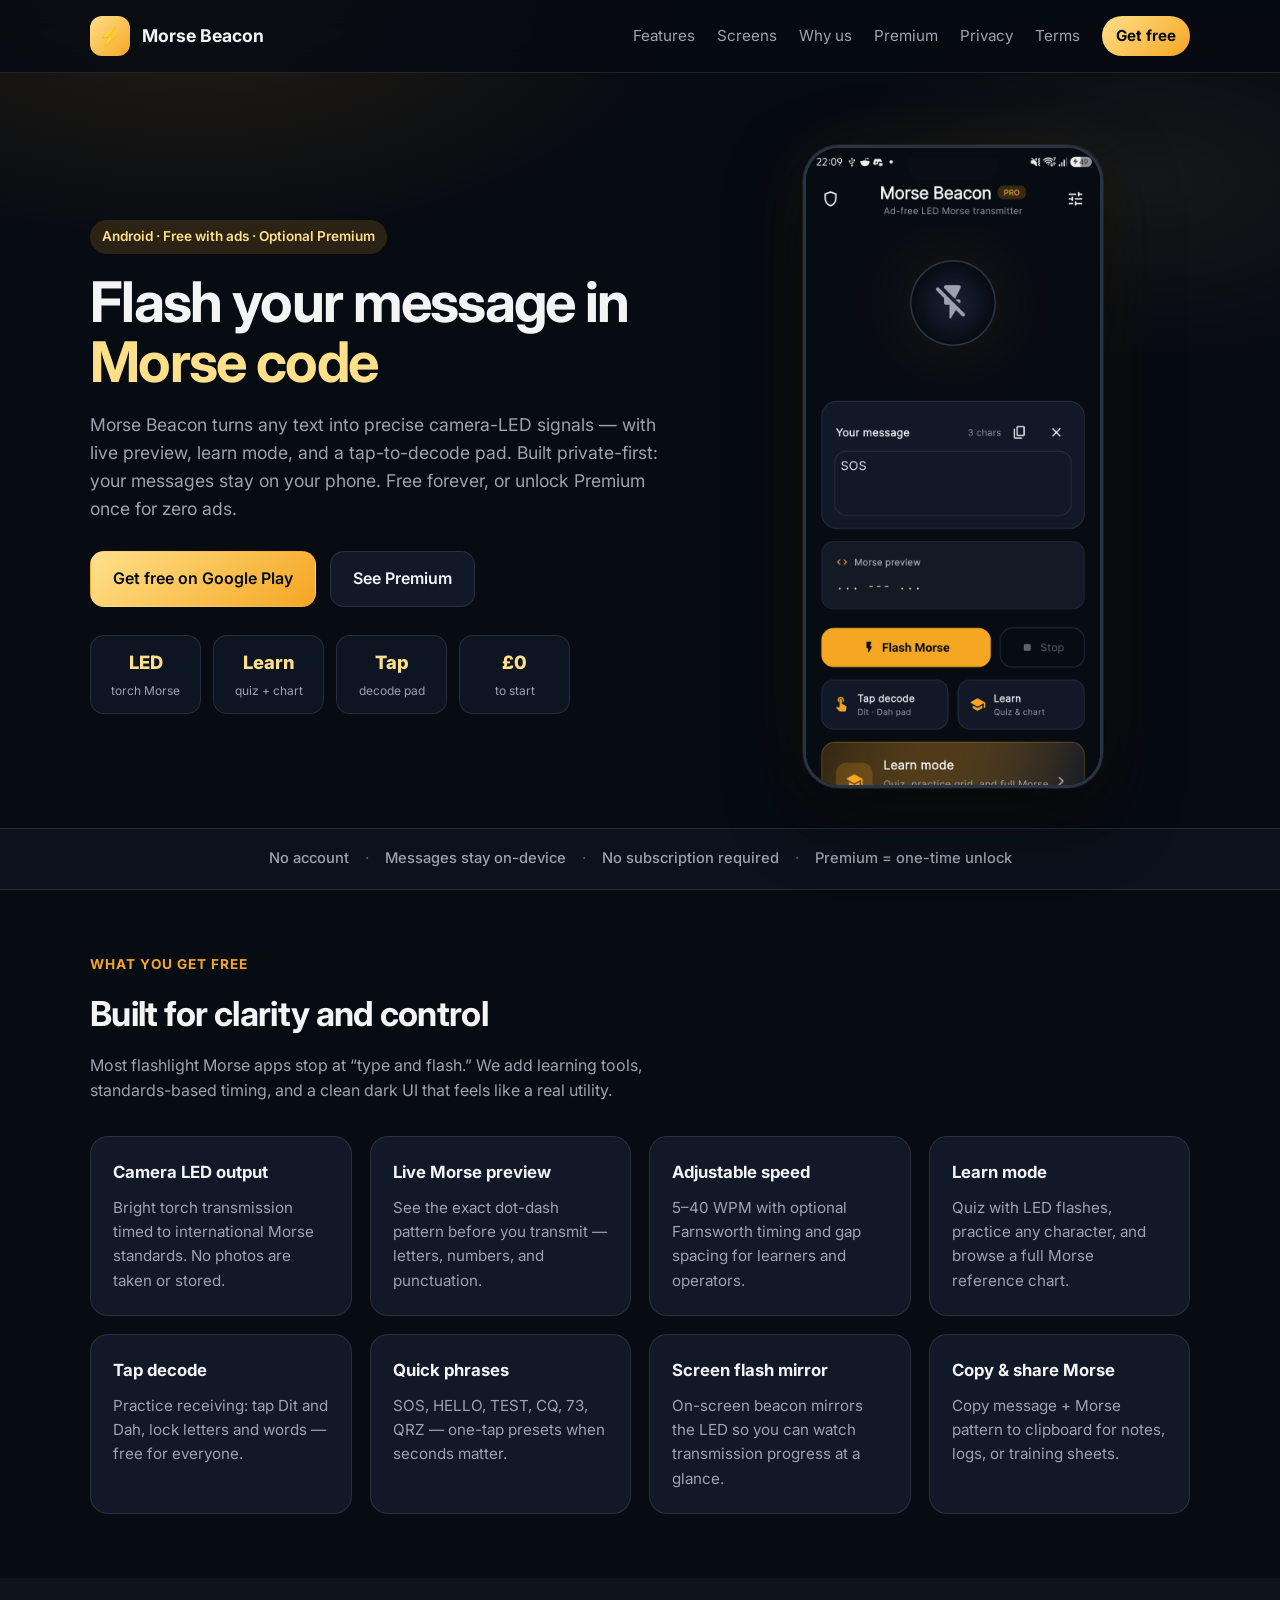
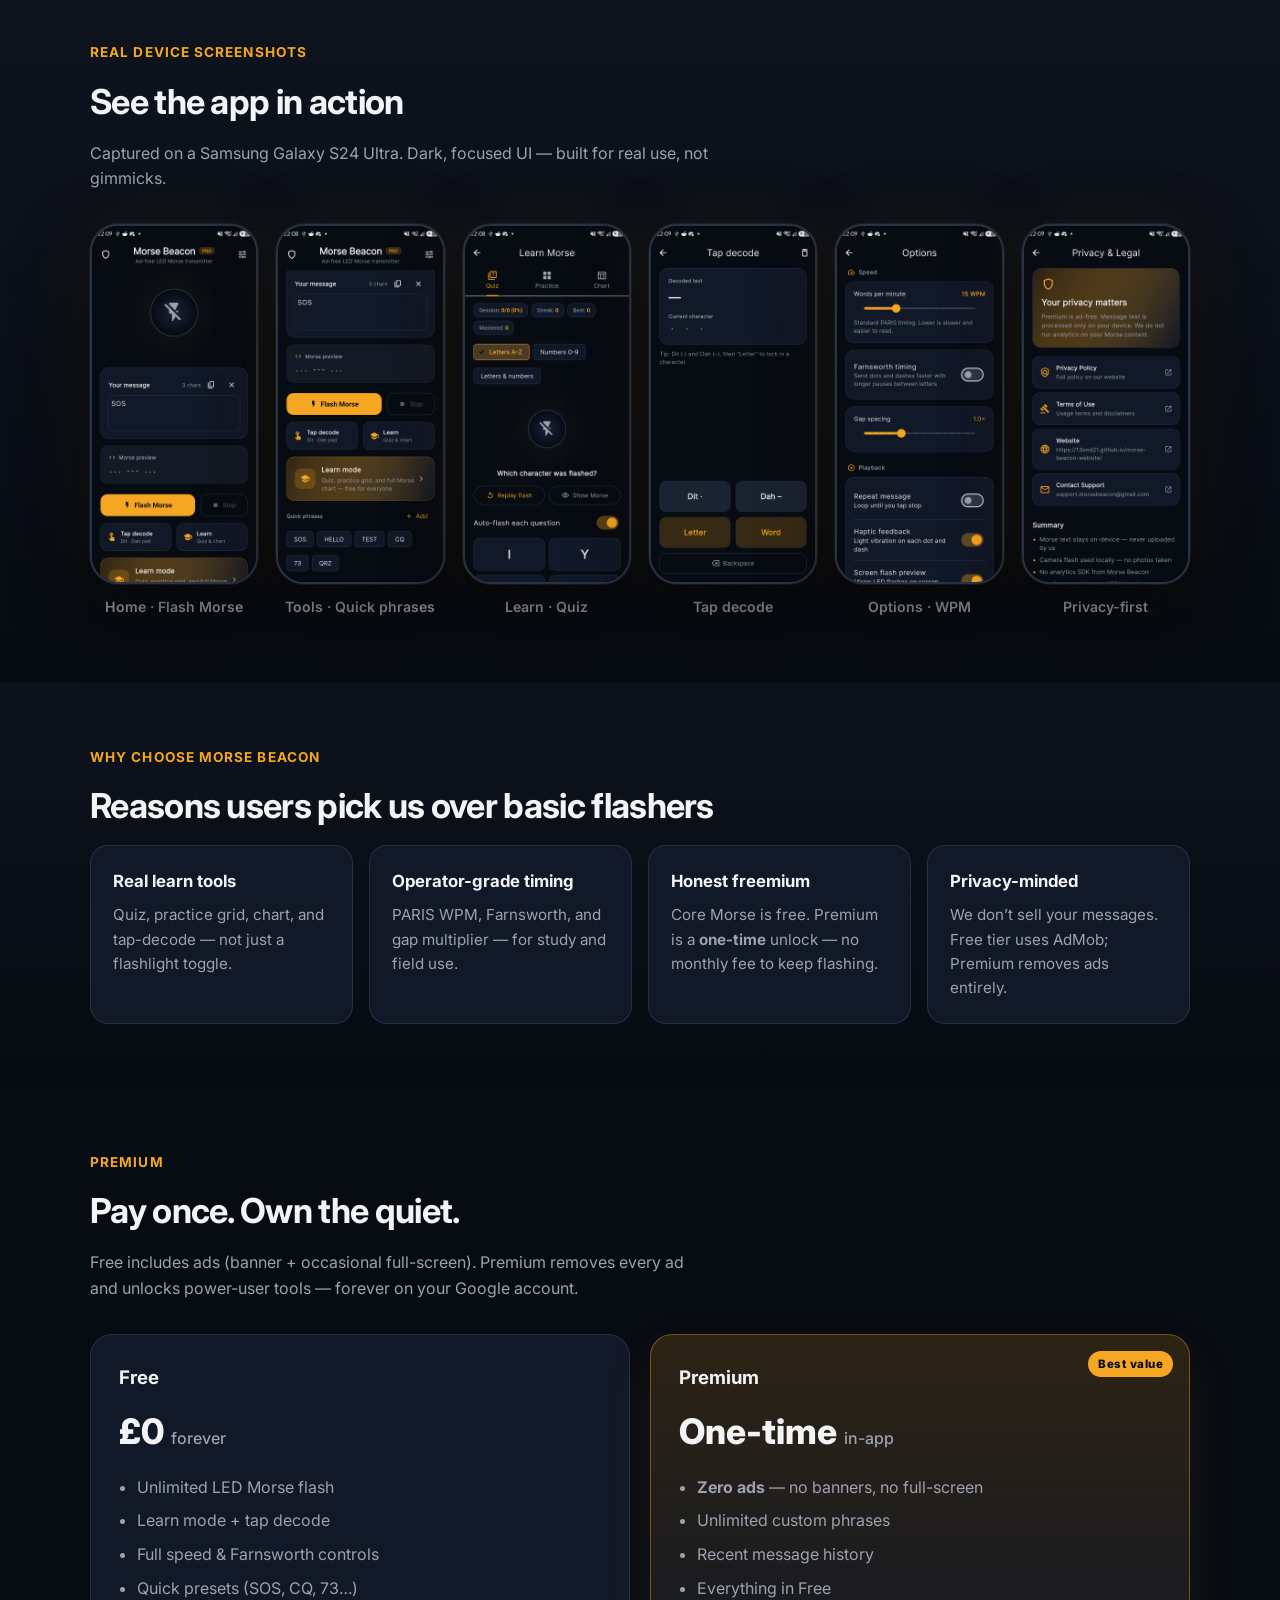
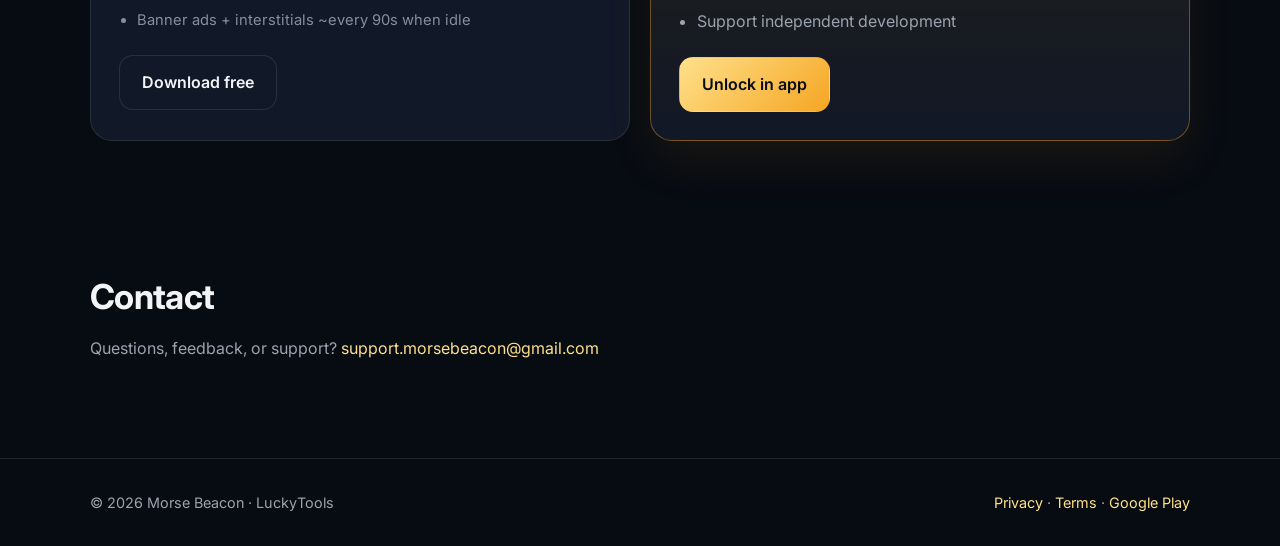
==== commit be8daa80: "Add real Samsung device screenshots and professional phone frames" ====
--- a/index.html
+++ b/index.html
@@ -19,13 +19,13 @@
   <meta property="og:title" content="Morse Beacon — Flash Morse with your camera LED">
   <meta property="og:description" content="Type a message. Flash it in Morse. Learn mode, tap decode, Premium ad-free. Free on Google Play.">
   <meta property="og:url" content="https://13ond21.github.io/morse-beacon-website/">
-  <meta property="og:image" content="https://13ond21.github.io/morse-beacon-website/images/og-image.svg">
+  <meta property="og:image" content="https://13ond21.github.io/morse-beacon-website/screenshots/01-home.png">
   <meta property="og:locale" content="en_GB">
 
   <meta name="twitter:card" content="summary_large_image">
   <meta name="twitter:title" content="Morse Beacon — Camera LED Morse Code">
   <meta name="twitter:description" content="Turn text into Morse LED flashes on Android. Free + optional Premium.">
-  <meta name="twitter:image" content="https://13ond21.github.io/morse-beacon-website/images/og-image.svg">
+  <meta name="twitter:image" content="https://13ond21.github.io/morse-beacon-website/screenshots/01-home.png">
 
   <script type="application/ld+json">
   {
@@ -74,6 +74,7 @@
       </a>
       <nav class="nav-links" aria-label="Main navigation">
         <a href="#features">Features</a>
+        <a href="#screens">Screens</a>
         <a href="#why">Why us</a>
         <a href="#premium">Premium</a>
         <a href="privacy.html">Privacy</a>
@@ -107,10 +108,16 @@
             <div><dt>£0</dt><dd>to start</dd></div>
           </dl>
         </div>
-        <div class="phone-mock" aria-hidden="true">
-          <div class="beacon-ring">⚡</div>
-          <p class="mock-text">... --- ...</p>
-          <p class="mock-sub">SOS · 15 WPM · Flash ready</p>
+        <div class="phone-frame phone-frame-hero" aria-hidden="true">
+          <div class="phone-notch"></div>
+          <img
+            class="phone-screen"
+            src="screenshots/01-home.png"
+            alt="Morse Beacon home screen flashing SOS in Morse"
+            width="360"
+            height="780"
+            loading="eager"
+          />
         </div>
       </div>
     </section>
@@ -168,6 +175,54 @@
             <h3>Copy &amp; share Morse</h3>
             <p>Copy message + Morse pattern to clipboard for notes, logs, or training sheets.</p>
           </article>
+        </div>
+      </div>
+    </section>
+
+    <section id="screens" class="screens-section">
+      <div class="container">
+        <p class="kicker">Real device screenshots</p>
+        <h2 class="section-title">See the app in action</h2>
+        <p class="section-lead">
+          Captured on a Samsung Galaxy S24 Ultra. Dark, focused UI — built for real use, not gimmicks.
+        </p>
+        <div class="shot-row">
+          <figure class="shot-card">
+            <div class="phone-frame phone-frame-sm">
+              <img src="screenshots/01-home.png" alt="Home — type SOS and flash Morse" loading="lazy" width="280" height="606" />
+            </div>
+            <figcaption>Home · Flash Morse</figcaption>
+          </figure>
+          <figure class="shot-card">
+            <div class="phone-frame phone-frame-sm">
+              <img src="screenshots/01b-features.png" alt="Features and quick phrases" loading="lazy" width="280" height="606" />
+            </div>
+            <figcaption>Tools · Quick phrases</figcaption>
+          </figure>
+          <figure class="shot-card">
+            <div class="phone-frame phone-frame-sm">
+              <img src="screenshots/02-learn.png" alt="Learn Morse quiz mode" loading="lazy" width="280" height="606" />
+            </div>
+            <figcaption>Learn · Quiz</figcaption>
+          </figure>
+          <figure class="shot-card">
+            <div class="phone-frame phone-frame-sm">
+              <img src="screenshots/04-tap-decode.png" alt="Tap decode Dit Dah pad" loading="lazy" width="280" height="606" />
+            </div>
+            <figcaption>Tap decode</figcaption>
+          </figure>
+          <figure class="shot-card">
+            <div class="phone-frame phone-frame-sm">
+              <img src="screenshots/06-options.png" alt="Speed and playback options" loading="lazy" width="280" height="606" />
+            </div>
+            <figcaption>Options · WPM</figcaption>
+          </figure>
+          <figure class="shot-card">
+            <div class="phone-frame phone-frame-sm">
+              <img src="screenshots/05-privacy.png" alt="Privacy and legal screen" loading="lazy" width="280" height="606" />
+            </div>
+            <figcaption>Privacy-first</figcaption>
+          </figure>
         </div>
       </div>
     </section>
--- a/css/style.css
+++ b/css/style.css
@@ -208,50 +208,81 @@
   color: var(--text);
 }
 
-.phone-mock {
-  background: radial-gradient(circle at 50% 35%, rgba(245, 166, 35, 0.25), transparent 55%),
-    linear-gradient(180deg, #1a2332, #070b12);
-  border: 1px solid var(--border);
+/* Device frames — real Samsung screenshots */
+.phone-frame {
+  position: relative;
+  margin: 0 auto;
+  background: #0a0e14;
+  border: 3px solid #2a3344;
+  border-radius: 36px;
+  box-shadow:
+    0 0 0 1px rgba(255, 255, 255, 0.06),
+    0 28px 70px rgba(0, 0, 0, 0.55),
+    0 0 80px rgba(245, 166, 35, 0.08);
+  overflow: hidden;
+}
+
+.phone-frame-hero {
+  width: min(300px, 100%);
+  max-width: 300px;
+}
+
+.phone-frame-sm {
+  width: 100%;
+  max-width: 220px;
   border-radius: 28px;
-  padding: 36px;
-  box-shadow: var(--shadow);
+  border-width: 2px;
+}
+
+.phone-notch {
+  position: absolute;
+  top: 10px;
+  left: 50%;
+  transform: translateX(-50%);
+  width: 90px;
+  height: 22px;
+  background: #0a0e14;
+  border-radius: 0 0 14px 14px;
+  z-index: 2;
+  pointer-events: none;
+}
+
+.phone-frame img,
+.phone-screen {
+  display: block;
+  width: 100%;
+  height: auto;
+  vertical-align: middle;
+}
+
+.screens-section {
+  background: linear-gradient(180deg, rgba(26, 35, 50, 0.4), transparent);
+}
+
+.shot-row {
+  display: grid;
+  grid-template-columns: repeat(auto-fit, minmax(160px, 1fr));
+  gap: 28px 18px;
+  justify-items: center;
+}
+
+.shot-card {
+  margin: 0;
   text-align: center;
-  min-height: 320px;
-  display: flex;
-  flex-direction: column;
-  justify-content: center;
-}
-
-.beacon-ring {
-  width: 160px;
-  height: 160px;
-  margin: 0 auto 20px;
-  border-radius: 50%;
-  background: radial-gradient(circle, #ffe08a, #f5a623 55%, #1a2332 70%);
-  box-shadow: 0 0 60px rgba(245, 166, 35, 0.45);
-  display: grid;
-  place-items: center;
-  font-size: 3rem;
-  animation: pulse 2.4s ease-in-out infinite;
-}
-
-@keyframes pulse {
-  0%, 100% { transform: scale(1); box-shadow: 0 0 40px rgba(245, 166, 35, 0.35); }
-  50% { transform: scale(1.04); box-shadow: 0 0 70px rgba(245, 166, 35, 0.55); }
-}
-
-.mock-text {
-  font-family: ui-monospace, SFMono-Regular, Menlo, Consolas, monospace;
-  color: var(--accent-soft);
-  letter-spacing: 0.12em;
-  font-size: 1.05rem;
-  margin: 0;
-}
-
-.mock-sub {
-  color: var(--muted);
-  margin-top: 10px;
-  font-size: 0.9rem;
+  max-width: 220px;
+}
+
+.shot-card figcaption {
+  margin-top: 12px;
+  font-size: 0.88rem;
+  font-weight: 600;
+  color: var(--muted);
+}
+
+.shot-card:hover .phone-frame {
+  border-color: rgba(245, 166, 35, 0.45);
+  transform: translateY(-4px);
+  transition: border-color 0.2s, transform 0.2s;
 }
 
 .proof-bar {
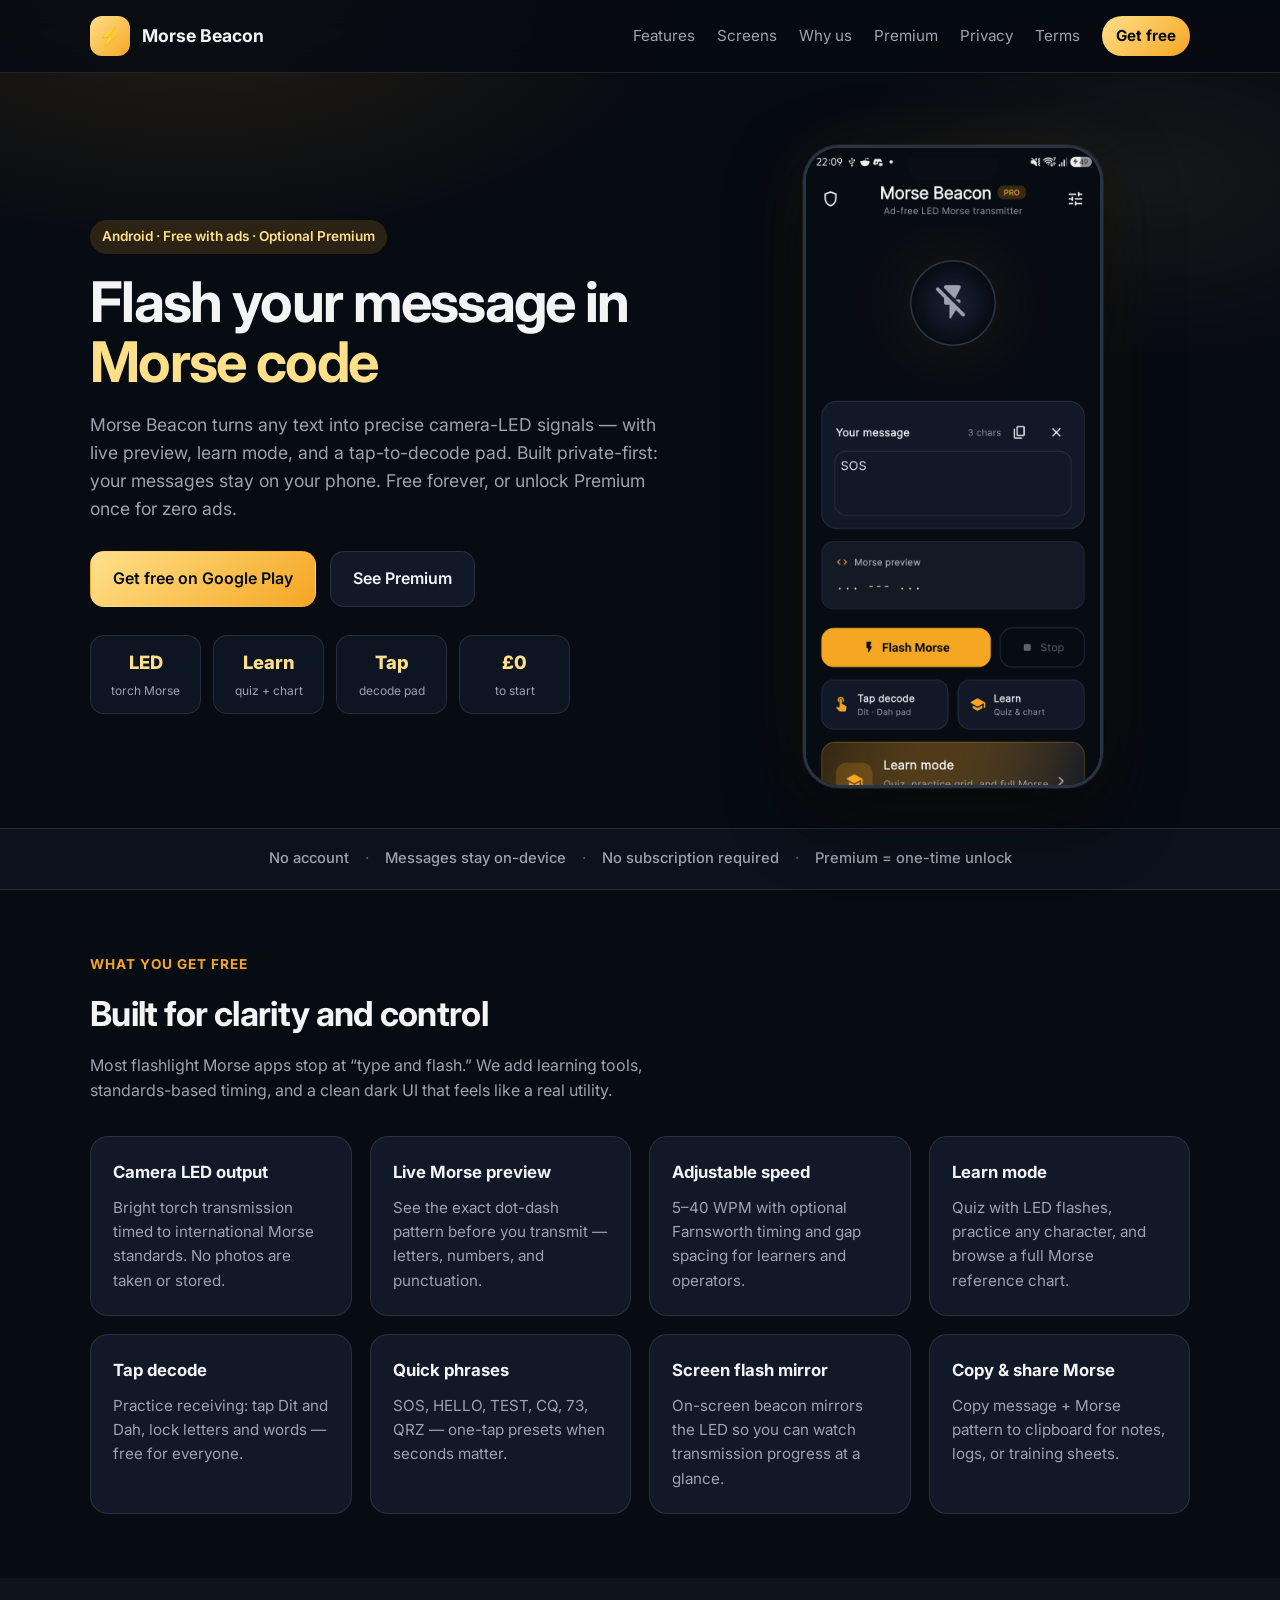
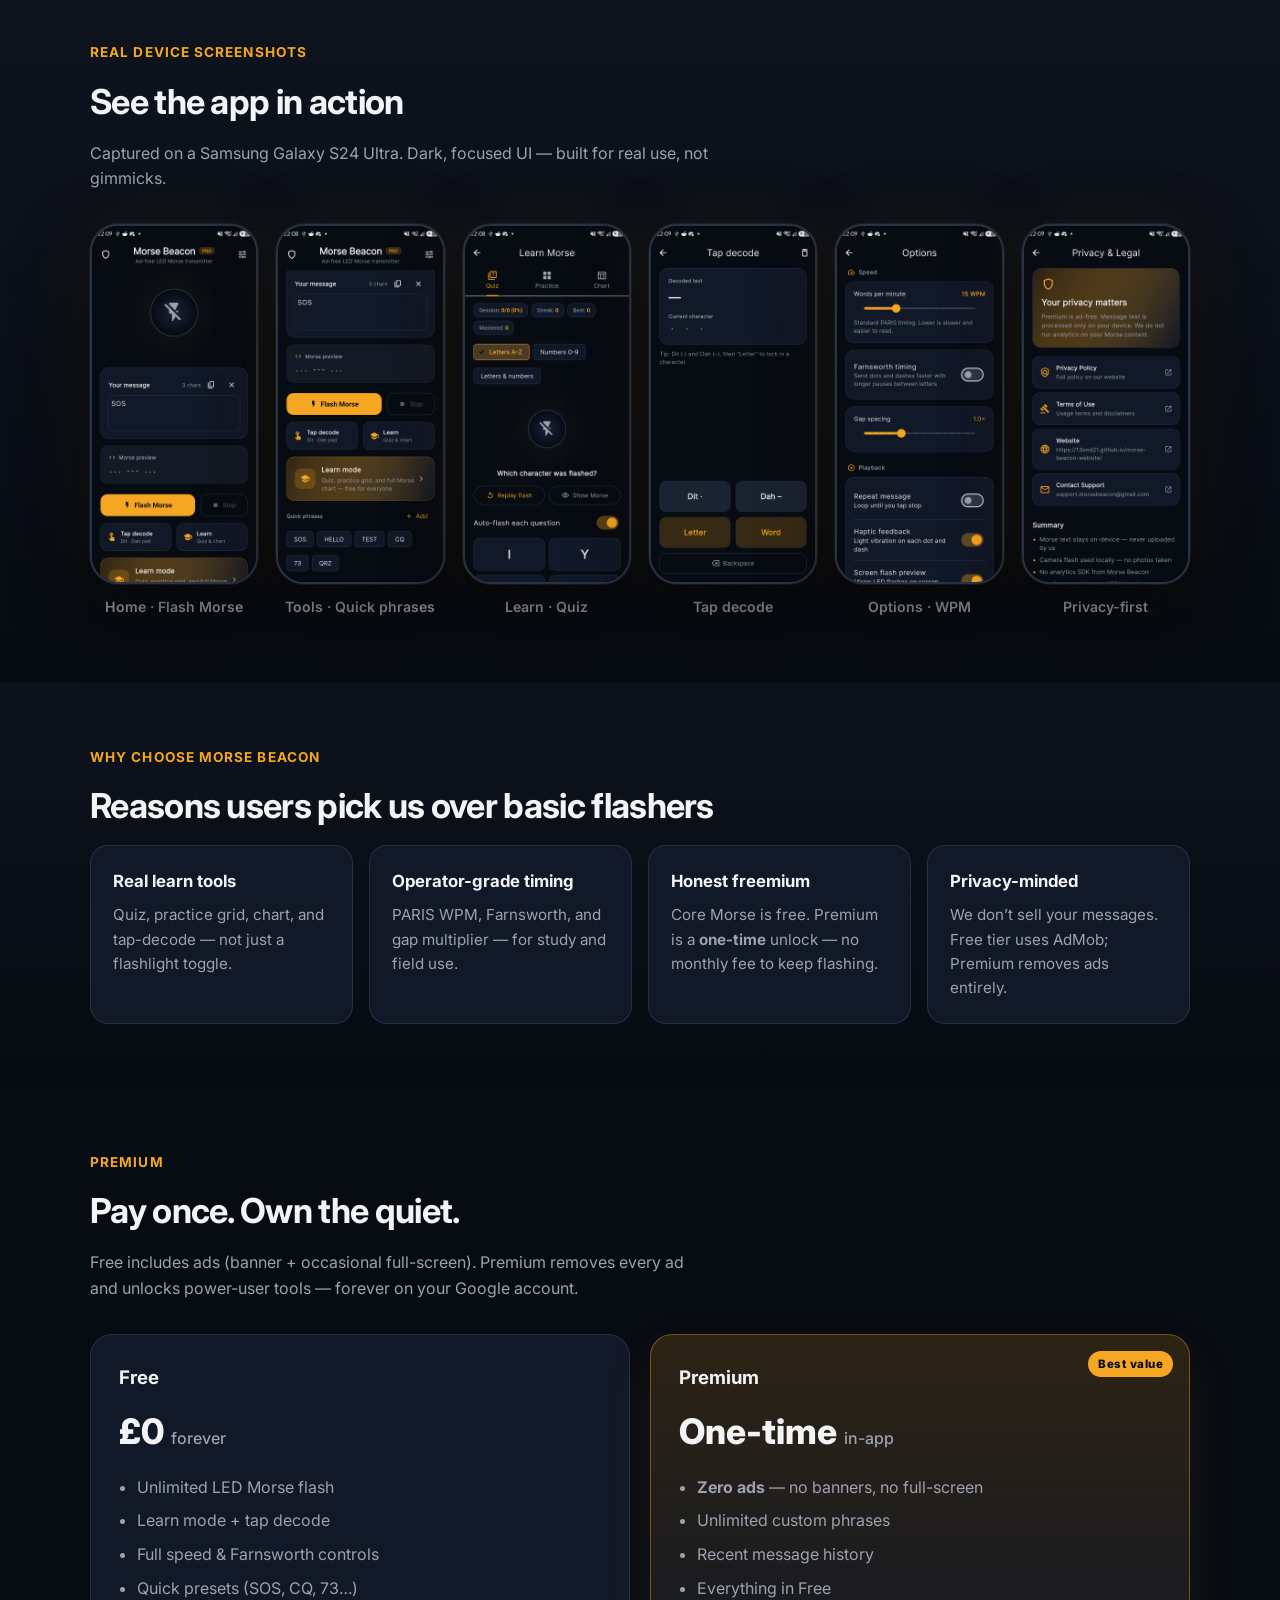
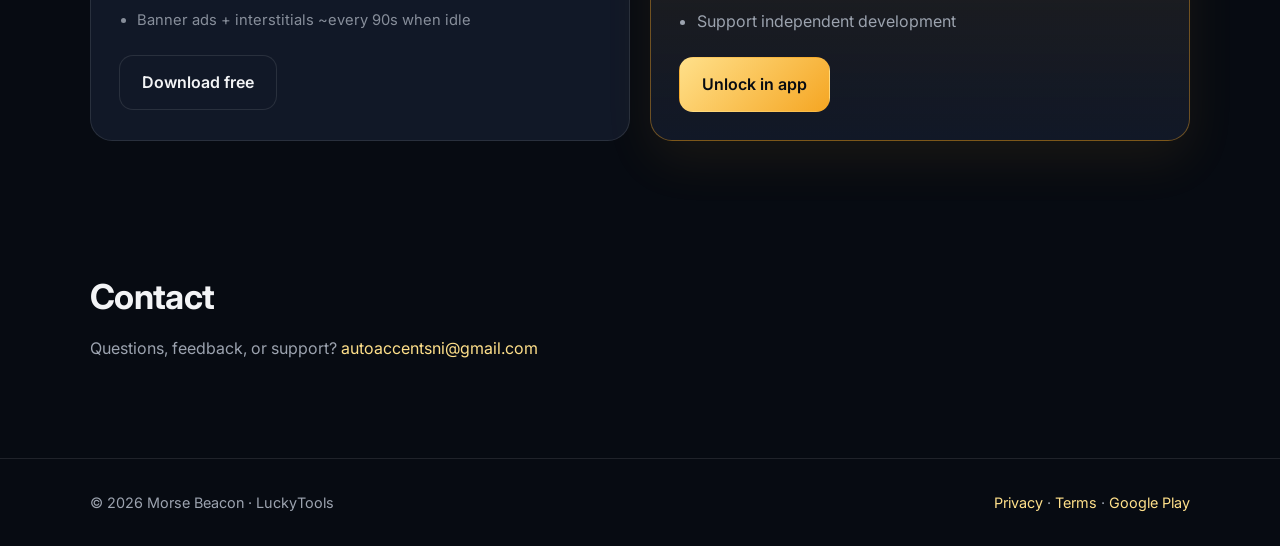
==== commit aa50559b: "Point all support contact emails to autoaccentsni@gmail.com" ====
--- a/index.html
+++ b/index.html
@@ -56,7 +56,7 @@
         "author": {
           "@type": "Organization",
           "name": "LuckyTools",
-          "email": "support.morsebeacon@gmail.com"
+          "email": "autoaccentsni@gmail.com"
         }
       }
     ]
@@ -299,7 +299,7 @@
         <h2 class="section-title">Contact</h2>
         <p class="section-lead">
           Questions, feedback, or support?
-          <a href="mailto:support.morsebeacon@gmail.com">support.morsebeacon@gmail.com</a>
+          <a href="mailto:autoaccentsni@gmail.com">autoaccentsni@gmail.com</a>
         </p>
       </div>
     </section>
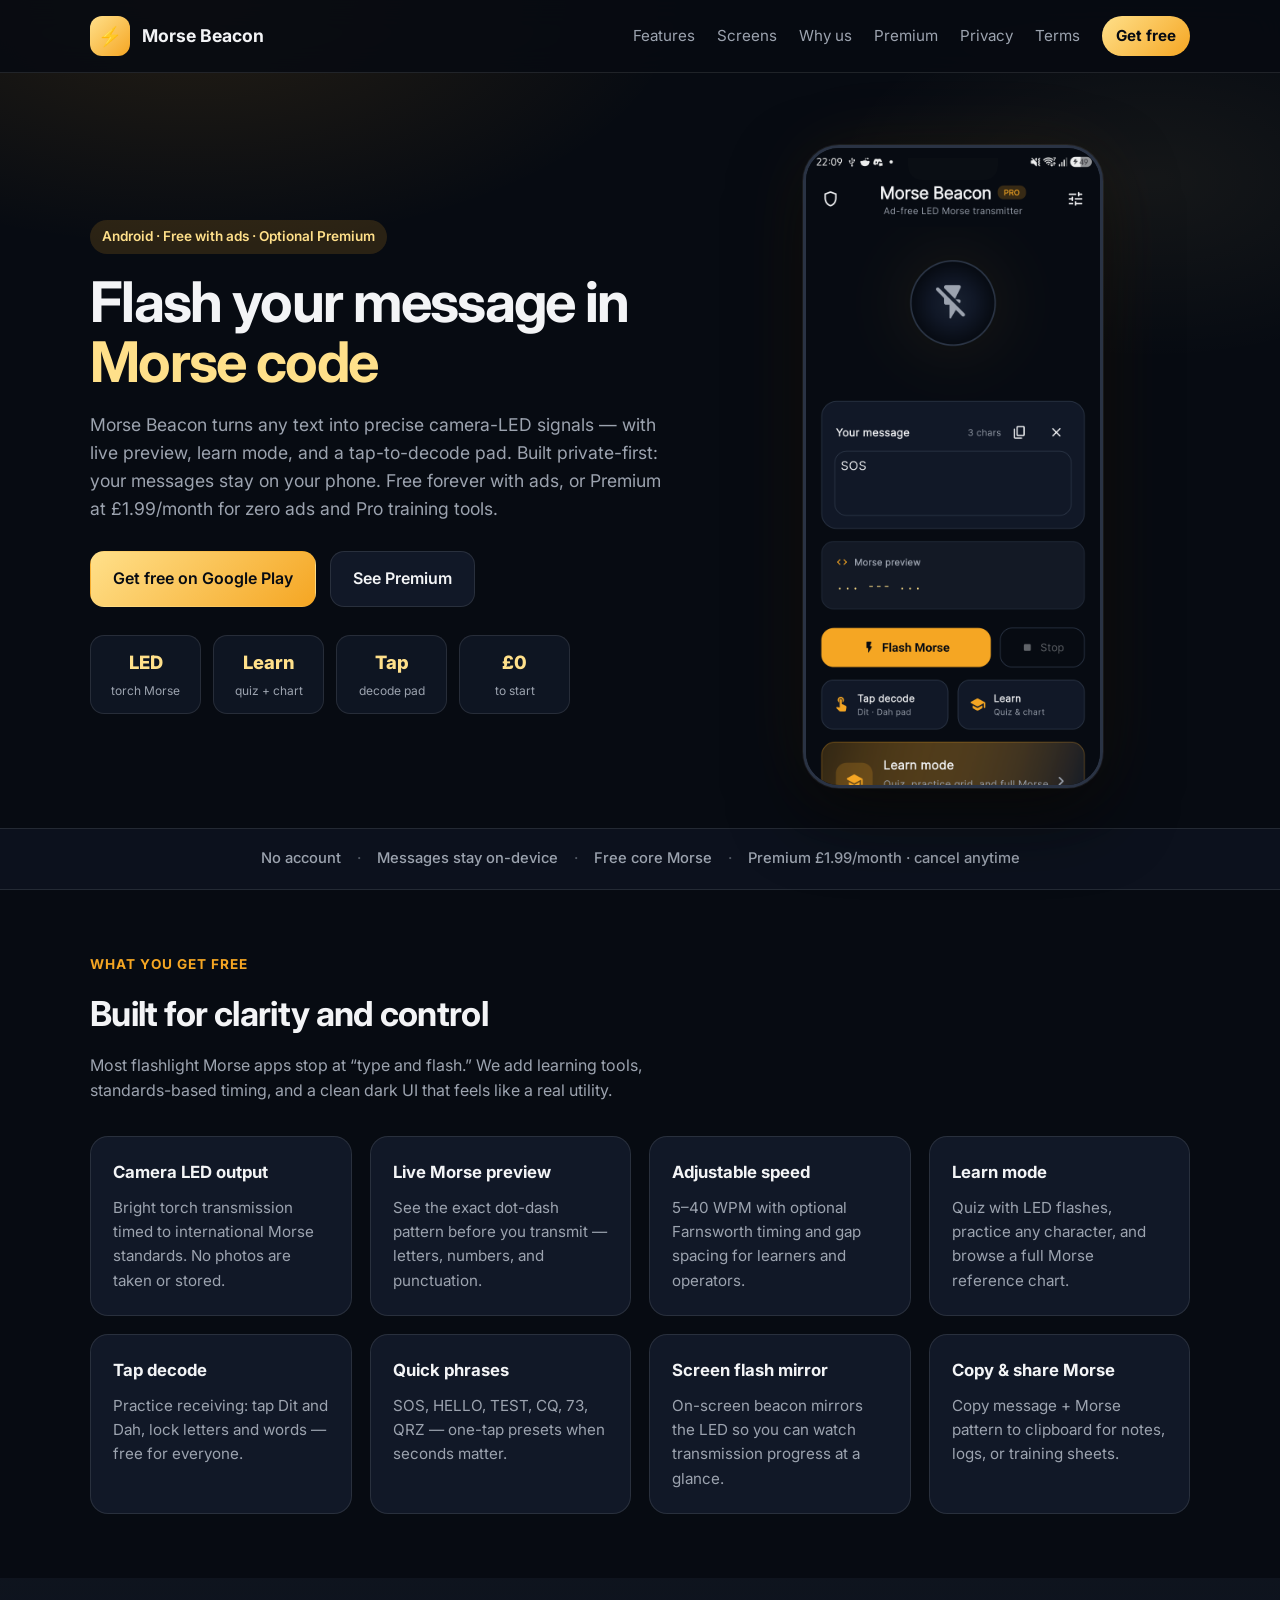
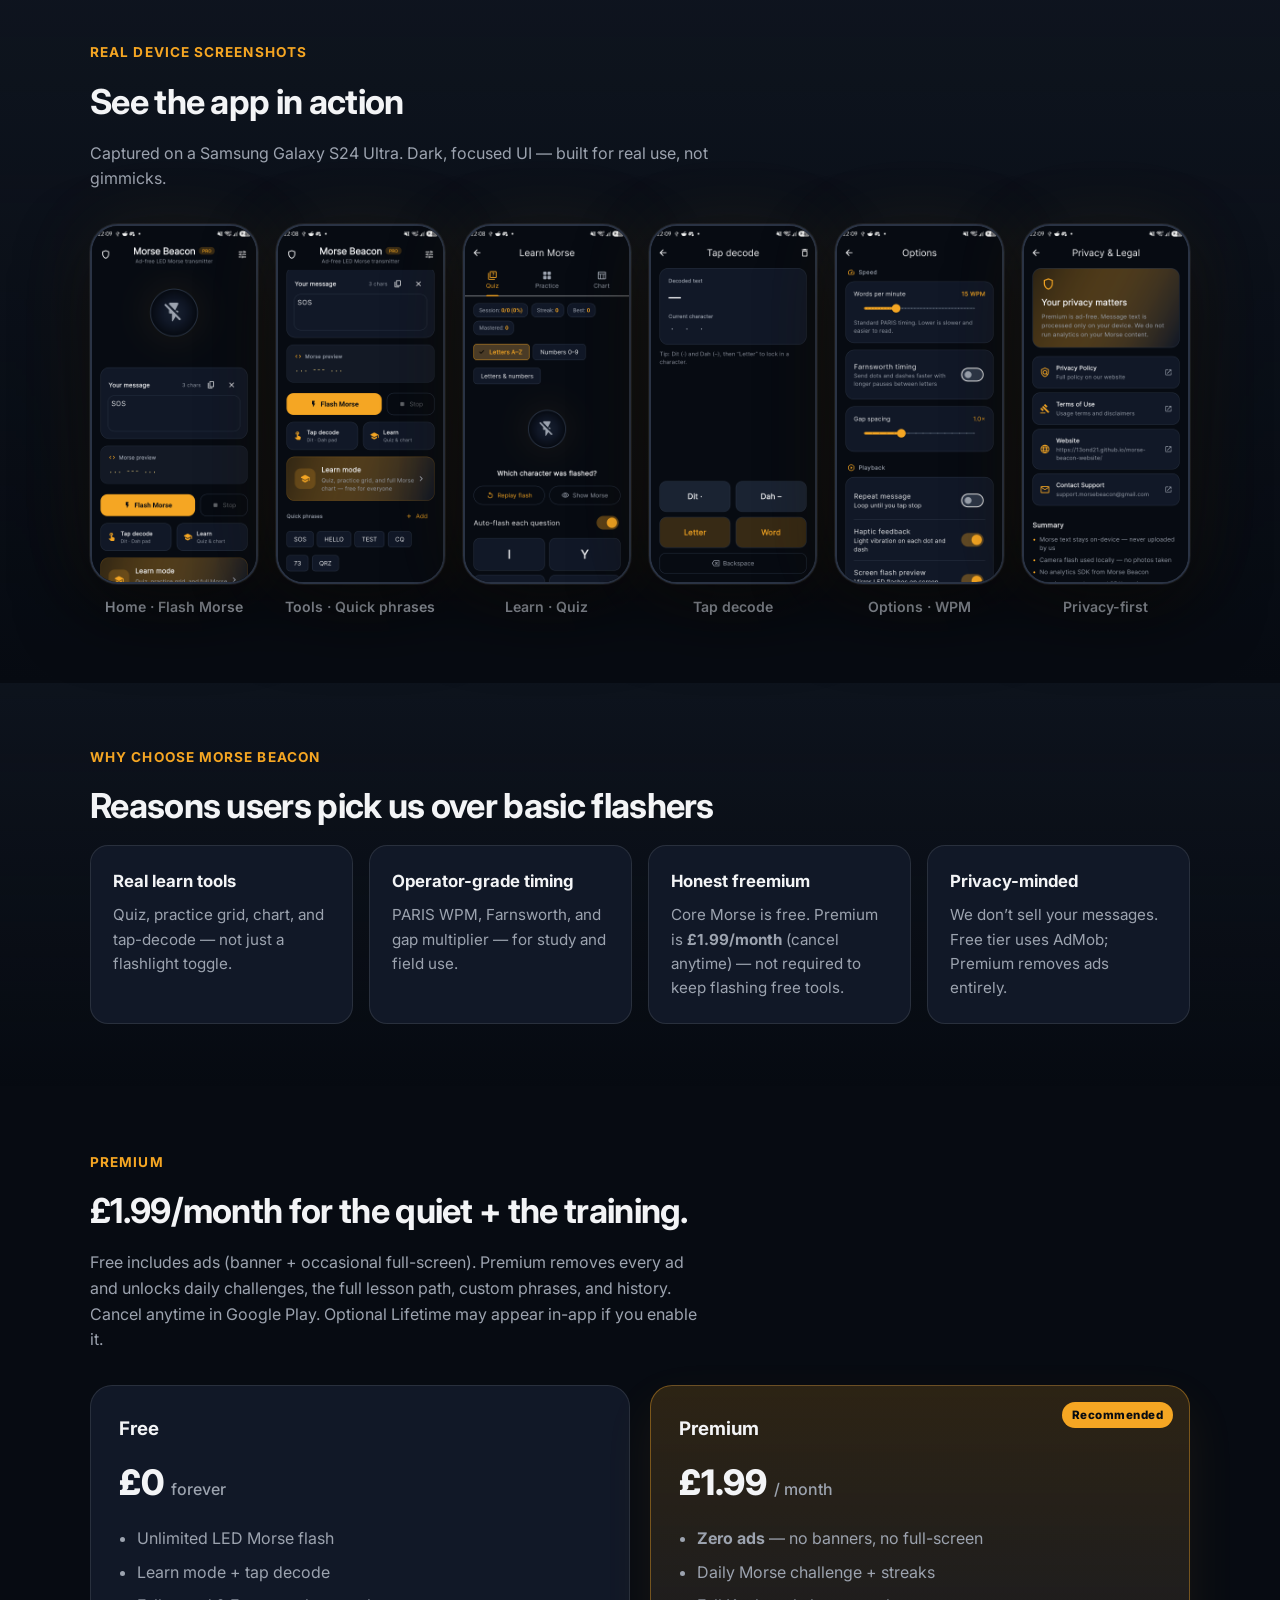
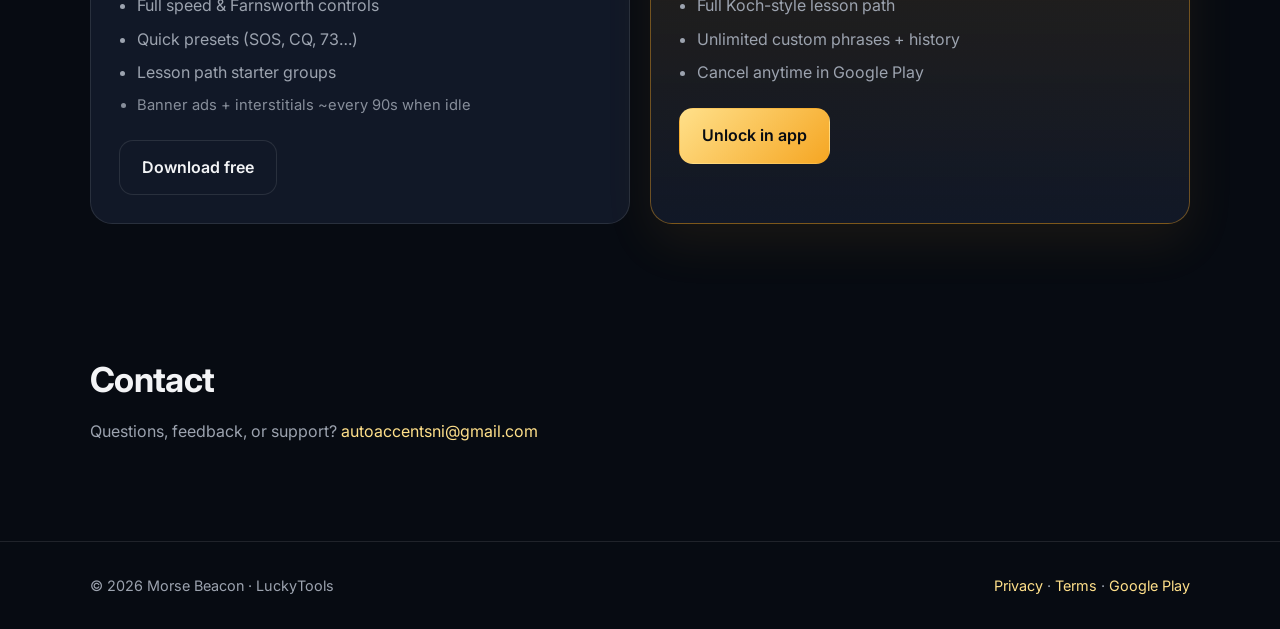
==== commit 5e9b5ecd: "Premium monthly £1.99: privacy, terms, pricing for subscription" ====
--- a/index.html
+++ b/index.html
@@ -4,7 +4,7 @@
   <meta charset="UTF-8">
   <meta name="viewport" content="width=device-width, initial-scale=1.0">
   <title>Morse Beacon — Camera LED Morse Code Flasher for Android</title>
-  <meta name="description" content="Flash Morse code with your camera LED. Learn mode, tap decode, adjustable WPM. Free with ads — or Premium one-time for ad-free Morse forever.">
+  <meta name="description" content="Flash Morse code with your camera LED. Learn mode, daily challenge, lesson path. Free with ads — Premium £1.99/month ad-free.">
   <meta name="keywords" content="morse code, flashlight morse, camera LED, morse flasher, SOS signal, morse transmitter, android morse app, learn morse">
   <meta name="author" content="LuckyTools">
   <meta name="robots" content="index, follow">
@@ -93,7 +93,7 @@
           <p class="hero-lead">
             Morse Beacon turns any text into precise camera-LED signals — with live preview,
             learn mode, and a tap-to-decode pad. Built private-first: your messages stay on
-            your phone. Free forever, or unlock Premium once for zero ads.
+            your phone. Free forever with ads, or Premium at £1.99/month for zero ads and Pro training tools.
           </p>
           <div class="hero-actions">
             <a class="btn btn-primary" href="https://play.google.com/store/apps/details?id=com.luckytools.morse_beacon">
@@ -128,9 +128,9 @@
         <span class="dot">·</span>
         <span>Messages stay on-device</span>
         <span class="dot">·</span>
-        <span>No subscription required</span>
+        <span>Free core Morse</span>
         <span class="dot">·</span>
-        <span>Premium = one-time unlock</span>
+        <span>Premium £1.99/month · cancel anytime</span>
       </div>
     </section>
 
@@ -242,7 +242,7 @@
           </article>
           <article class="compare-card">
             <h3>Honest freemium</h3>
-            <p>Core Morse is free. Premium is a <strong>one-time</strong> unlock — no monthly fee to keep flashing.</p>
+            <p>Core Morse is free. Premium is <strong>£1.99/month</strong> (cancel anytime) — not required to keep flashing free tools.</p>
           </article>
           <article class="compare-card">
             <h3>Privacy-minded</h3>
@@ -255,10 +255,11 @@
     <section id="premium">
       <div class="container">
         <p class="kicker">Premium</p>
-        <h2 class="section-title">Pay once. Own the quiet.</h2>
+        <h2 class="section-title">£1.99/month for the quiet + the training.</h2>
         <p class="section-lead">
           Free includes ads (banner + occasional full-screen). Premium removes every ad
-          and unlocks power-user tools — forever on your Google account.
+          and unlocks daily challenges, the full lesson path, custom phrases, and history.
+          Cancel anytime in Google Play. Optional Lifetime may appear in-app if you enable it.
         </p>
         <div class="pricing-grid">
           <div class="pricing-card">
@@ -269,6 +270,7 @@
               <li>Learn mode + tap decode</li>
               <li>Full speed &amp; Farnsworth controls</li>
               <li>Quick presets (SOS, CQ, 73…)</li>
+              <li>Lesson path starter groups</li>
               <li class="muted">Banner ads + interstitials ~every 90s when idle</li>
             </ul>
             <p class="pricing-cta">
@@ -276,15 +278,15 @@
             </p>
           </div>
           <div class="pricing-card pricing-card-featured">
-            <span class="badge">Best value</span>
+            <span class="badge">Recommended</span>
             <h3>Premium</h3>
-            <p class="price">One-time <span>in-app</span></p>
+            <p class="price">£1.99 <span>/ month</span></p>
             <ul>
               <li><strong>Zero ads</strong> — no banners, no full-screen</li>
-              <li>Unlimited custom phrases</li>
-              <li>Recent message history</li>
-              <li>Everything in Free</li>
-              <li>Support independent development</li>
+              <li>Daily Morse challenge + streaks</li>
+              <li>Full Koch-style lesson path</li>
+              <li>Unlimited custom phrases + history</li>
+              <li>Cancel anytime in Google Play</li>
             </ul>
             <p class="pricing-cta">
               <a class="btn btn-primary" href="https://play.google.com/store/apps/details?id=com.luckytools.morse_beacon">Unlock in app</a>
